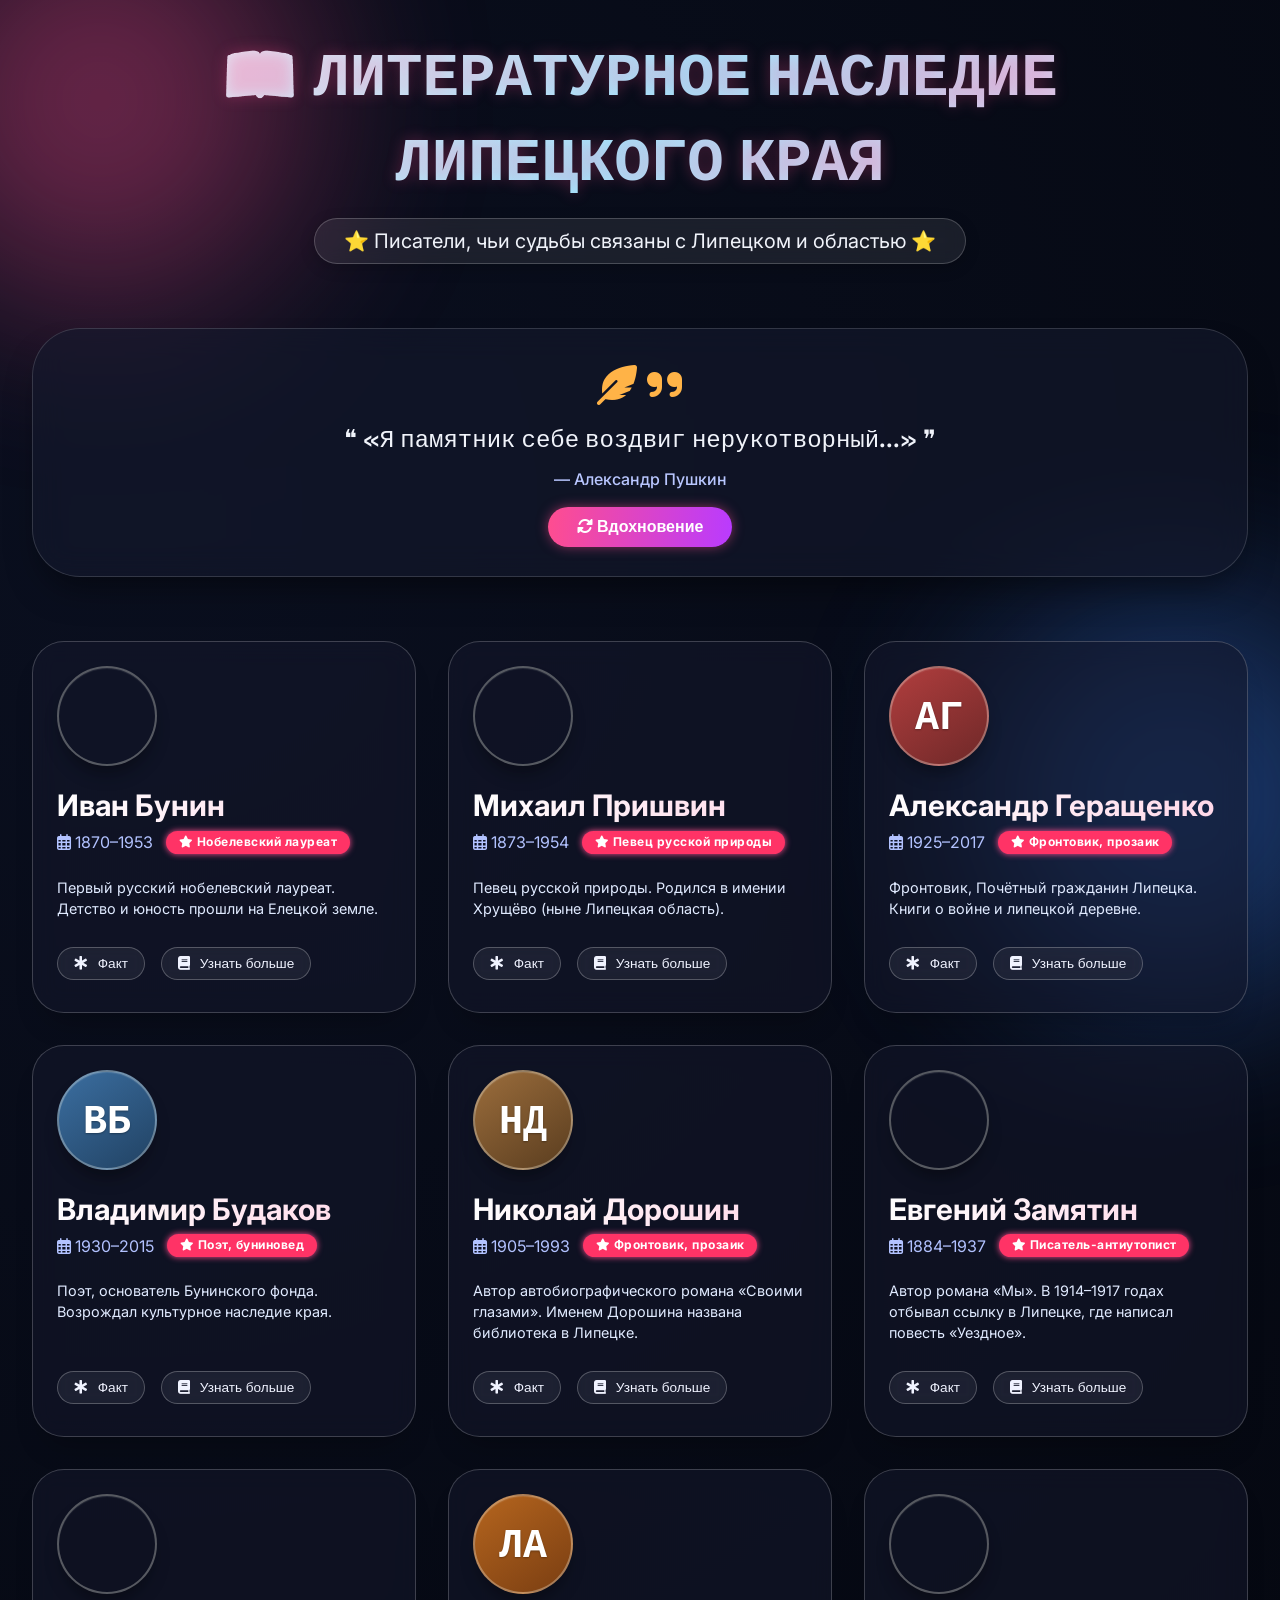
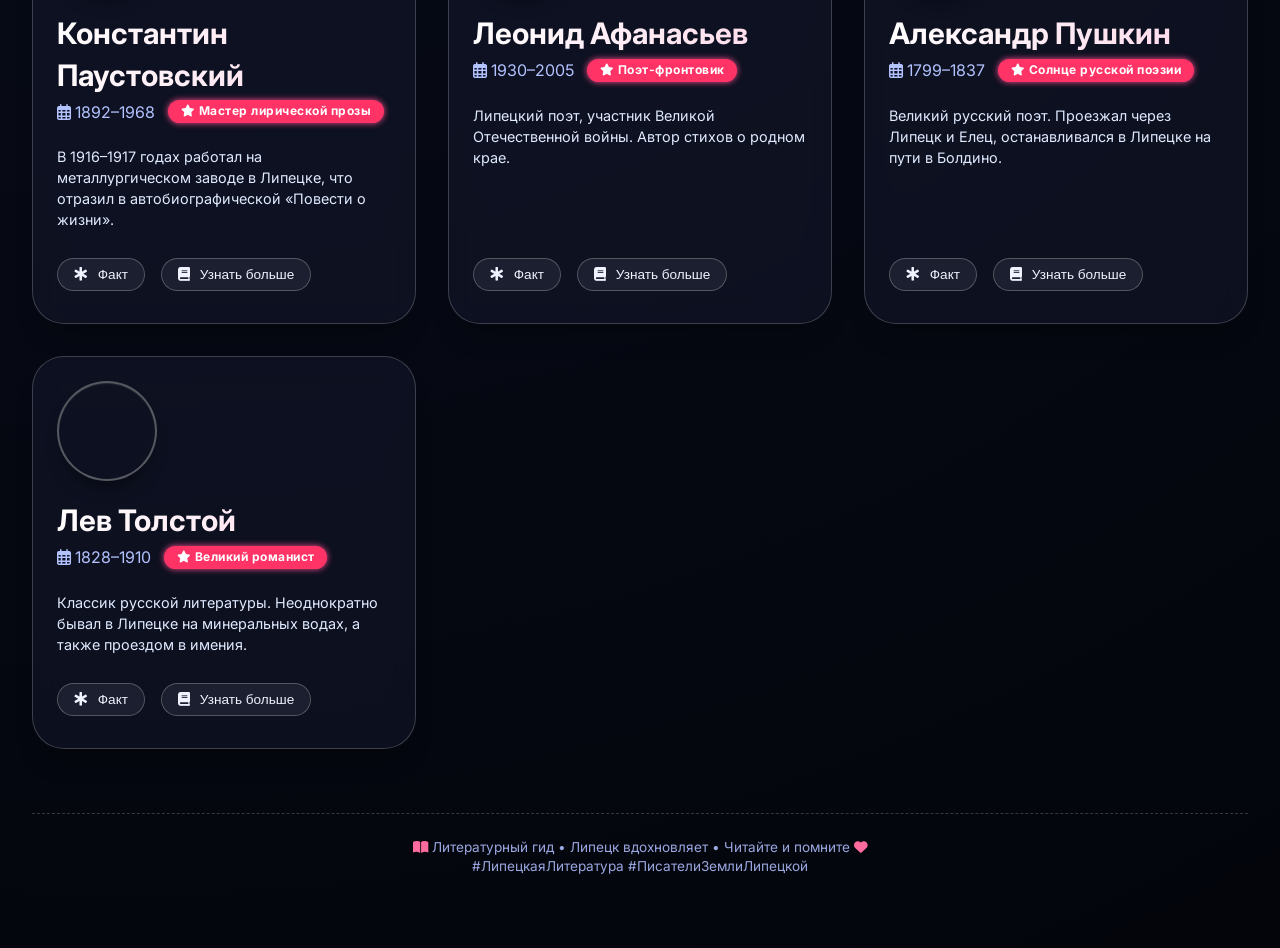
==== index.html @ 334f42f8 "V1.0" ====
﻿<!DOCTYPE html>
<html lang="ru">
<head>
    <meta charset="UTF-8">
    <meta name="viewport" content="width=device-width, initial-scale=1.0, user-scalable=yes">
    <title>Литературное наследие Липецкого края</title>
    <link rel="preconnect" href="https://fonts.googleapis.com">
    <link rel="preconnect" href="https://fonts.gstatic.com" crossorigin>
    <link href="https://fonts.googleapis.com/css2?family=Inter:opsz,wght@14..32,300;14..32,400;14..32,600;14..32,700;14..32,800&family=Space+Grotesk:wght@400;500;600;700&display=swap" rel="stylesheet">
    <link rel="stylesheet" href="https://cdnjs.cloudflare.com/ajax/libs/font-awesome/6.0.0-beta3/css/all.min.css">
    <style>
        * {
            margin: 0;
            padding: 0;
            box-sizing: border-box;
        }

        body {
            background: radial-gradient(circle at 10% 20%, #0a0f1f, #03050b);
            font-family: 'Inter', sans-serif;
            color: #f0f3fa;
            line-height: 1.4;
            scroll-behavior: smooth;
            overflow-x: hidden;
        }

        .bg-glow {
            position: fixed;
            top: 0;
            left: 0;
            width: 100%;
            height: 100%;
            pointer-events: none;
            z-index: 0;
        }

        .bg-glow::before,
        .bg-glow::after {
            content: "";
            position: absolute;
            width: 400px;
            height: 400px;
            border-radius: 50%;
            filter: blur(100px);
            opacity: 0.4;
            animation: floatGlow 16s infinite alternate ease-in-out;
        }

        .bg-glow::before {
            background: #ff4d8f;
            top: -100px;
            left: -100px;
            animation-duration: 20s;
        }

        .bg-glow::after {
            background: #3b82f6;
            bottom: -100px;
            right: -100px;
            animation-duration: 18s;
            animation-direction: alternate-reverse;
        }

        @keyframes floatGlow {
            0% { transform: translate(0, 0) scale(1); opacity: 0.3; }
            100% { transform: translate(80px, 80px) scale(1.3); opacity: 0.6; }
        }

        .container {
            max-width: 1400px;
            margin: 0 auto;
            padding: 2rem 2rem 3rem;
            position: relative;
            z-index: 2;
        }

        .hero {
            text-align: center;
            margin-bottom: 4rem;
        }

        .hero h1 {
            font-family: 'Space Grotesk', monospace;
            font-size: 3.8rem;
            font-weight: 800;
            background: linear-gradient(135deg, #FFE6F0, #A0E9FF, #FFB3D9);
            background-clip: text;
            -webkit-background-clip: text;
            color: transparent;
            text-shadow: 0 0 15px rgba(255, 77, 143, 0.3);
            margin-bottom: 0.5rem;
            animation: fadeInDown 0.8s cubic-bezier(0.2, 0.9, 0.4, 1.1);
        }

        .hero .sub {
            font-size: 1.25rem;
            font-weight: 400;
            background: rgba(255, 255, 255, 0.08);
            backdrop-filter: blur(8px);
            display: inline-block;
            padding: 0.5rem 1.8rem;
            border-radius: 60px;
            border: 1px solid rgba(255, 255, 255, 0.2);
            box-shadow: 0 4px 15px rgba(0,0,0,0.2);
            margin-top: 0.5rem;
        }

        .quote-machine {
            background: rgba(20, 25, 45, 0.6);
            backdrop-filter: blur(16px);
            border-radius: 48px;
            padding: 1.8rem 2rem;
            margin-bottom: 4rem;
            border: 1px solid rgba(255, 255, 255, 0.15);
            box-shadow: 0 20px 35px -12px rgba(0,0,0,0.5);
            text-align: center;
        }

        .quote-icon {
            font-size: 2.5rem;
            color: #ffb347;
            margin-bottom: 0.5rem;
        }

        .quote-text {
            font-size: 1.5rem;
            font-weight: 500;
            line-height: 1.4;
            max-width: 800px;
            margin: 0.5rem auto;
            font-family: 'Space Grotesk', monospace;
        }

        .quote-author {
            margin-top: 0.8rem;
            font-weight: 500;
            color: #b9c7ff;
        }

        .quote-btn {
            background: linear-gradient(95deg, #ff4d8f, #b93bff);
            border: none;
            padding: 0.7rem 1.8rem;
            font-size: 1rem;
            font-weight: 600;
            border-radius: 40px;
            color: white;
            cursor: pointer;
            transition: 0.25s;
            margin-top: 1rem;
            box-shadow: 0 0 12px rgba(255, 77, 143, 0.5);
        }

        .quote-btn:hover {
            transform: scale(1.03);
            box-shadow: 0 0 20px #ff4d8f;
        }

        .grid {
            display: grid;
            grid-template-columns: repeat(auto-fill, minmax(320px, 1fr));
            gap: 2rem;
            margin: 3rem 0 2rem;
        }

        .writer-card {
            background: rgba(20, 25, 45, 0.55);
            backdrop-filter: blur(12px);
            border-radius: 2rem;
            padding: 1.5rem 1.5rem 2rem;
            transition: all 0.4s cubic-bezier(0.2, 0.9, 0.4, 1.1);
            border: 1px solid rgba(255, 255, 255, 0.2);
            box-shadow: 0 20px 30px -15px rgba(0, 0, 0, 0.3);
            opacity: 0;
            transform: translateY(30px);
            animation: cardReveal 0.6s forwards;
            animation-delay: calc(var(--order, 0) * 0.1s);
            display: flex;
            flex-direction: column;
            position: relative;
            overflow: hidden;
        }

        .writer-card:hover {
            transform: translateY(-8px) scale(1.02);
            background: rgba(30, 36, 60, 0.7);
            border-color: rgba(255, 130, 200, 0.5);
            box-shadow: 0 25px 40px -12px #ff4d8f40;
        }

        .writer-card::after {
            content: "";
            position: absolute;
            top: 0;
            left: 0;
            width: 100%;
            height: 4px;
            background: linear-gradient(90deg, #ff4d8f, #3b82f6, #ffb347);
            transform: scaleX(0);
            transition: transform 0.5s ease;
            transform-origin: left;
        }

        .writer-card:hover::after {
            transform: scaleX(1);
        }

        .avatar {
            width: 100px;
            height: 100px;
            border-radius: 50%;
            display: flex;
            align-items: center;
            justify-content: center;
            font-size: 2.5rem;
            font-weight: 800;
            font-family: 'Space Grotesk', monospace;
            color: white;
            margin-bottom: 1.2rem;
            box-shadow: 0 12px 18px -6px rgba(0, 0, 0, 0.4), inset 0 1px 1px rgba(255,255,255,0.1);
            transition: 0.2s;
            border: 2px solid rgba(255,255,240,0.3);
            background-size: cover;
            background-position: center;
            background-repeat: no-repeat;
            text-shadow: 0 1px 2px rgba(0,0,0,0.3);
        }

        .writer-card:hover .avatar {
            transform: scale(1.02);
            box-shadow: 0 0 0 3px #ff7eb3;
        }

        .writer-name {
            font-size: 1.85rem;
            font-weight: 700;
            background: linear-gradient(120deg, #fff, #ffd6e8);
            background-clip: text;
            -webkit-background-clip: text;
            color: transparent;
            margin-bottom: 0.25rem;
        }

        .writer-years {
            font-size: 1rem;
            color: #b2c2ff;
            margin-bottom: 0.7rem;
            display: flex;
            gap: 0.8rem;
            align-items: center;
            flex-wrap: wrap;
        }

        .badge {
            background: #ff3366;
            border-radius: 30px;
            padding: 0.2rem 0.8rem;
            font-size: 0.75rem;
            font-weight: 700;
            letter-spacing: 0.5px;
            backdrop-filter: blur(4px);
            display: inline-block;
            color: white;
            box-shadow: 0 0 6px #ff4d8f;
        }

        .desc {
            font-size: 0.9rem;
            line-height: 1.45;
            color: #e0eaff;
            margin: 0.8rem 0 1.2rem;
            flex-grow: 1;
        }

        .card-buttons {
            display: flex;
            gap: 1rem;
            margin-top: 0.5rem;
        }

        .fact-btn, .bio-btn {
            background: rgba(255,255,255,0.05);
            border: 1px solid rgba(255,255,255,0.25);
            padding: 0.5rem 1rem;
            border-radius: 2rem;
            font-size: 0.85rem;
            font-weight: 500;
            cursor: pointer;
            transition: 0.2s;
            color: #f0f3ff;
            backdrop-filter: blur(5px);
        }

        .fact-btn i, .bio-btn i {
            margin-right: 6px;
        }

        .fact-btn:hover {
            background: #ff4d8fcc;
            border-color: #ffb3d9;
            transform: scale(0.97);
        }

        .bio-btn:hover {
            background: #3b82f6cc;
            border-color: #a0e9ff;
        }

        .modal {
            display: none;
            position: fixed;
            top: 0;
            left: 0;
            width: 100%;
            height: 100%;
            background: rgba(0, 0, 0, 0.85);
            backdrop-filter: blur(12px);
            z-index: 2000;
            justify-content: center;
            align-items: center;
        }

        .modal.active {
            display: flex;
        }

        .modal-content {
            background: rgba(12, 18, 32, 0.98);
            backdrop-filter: blur(20px);
            border-radius: 2rem;
            max-width: 850px;
            width: 90%;
            max-height: 85vh;
            overflow-y: auto;
            padding: 2rem;
            border: 1px solid rgba(255, 255, 255, 0.3);
            box-shadow: 0 30px 50px rgba(0, 0, 0, 0.5);
            position: relative;
            animation: slideUp 0.4s cubic-bezier(0.2, 0.9, 0.4, 1.1);
        }

        .modal-close {
            position: absolute;
            top: 1rem;
            right: 1.5rem;
            font-size: 2rem;
            cursor: pointer;
            color: #ff9fbf;
            background: none;
            border: none;
        }

        .modal-close:hover {
            color: #ff4d8f;
            transform: scale(1.1);
        }

        .modal-title {
            font-size: 2.2rem;
            font-weight: 800;
            background: linear-gradient(135deg, #FFE6F0, #FFB3D9);
            background-clip: text;
            -webkit-background-clip: text;
            color: transparent;
            margin-bottom: 0.25rem;
        }

        .modal-sub {
            font-size: 1rem;
            color: #b9c7ff;
            margin-bottom: 1.5rem;
            border-left: 3px solid #ff4d8f;
            padding-left: 1rem;
        }

        .modal-section {
            margin-bottom: 1.5rem;
        }

        .modal-section h3 {
            font-size: 1.4rem;
            font-weight: 600;
            margin-bottom: 0.5rem;
            display: flex;
            align-items: center;
            gap: 0.6rem;
            color: #ffb7d0;
        }

        .modal-section p, .modal-section ul {
            font-size: 1rem;
            line-height: 1.5;
            margin-left: 1rem;
        }

        .modal-section ul {
            list-style-type: none;
        }

        .modal-section li {
            margin: 0.4rem 0;
            display: flex;
            align-items: baseline;
            gap: 0.5rem;
        }

        .modal-section li i {
            color: #ff6b9d;
            width: 1.5rem;
        }

        .footer {
            margin-top: 4rem;
            text-align: center;
            font-size: 0.85rem;
            padding: 1.5rem;
            border-top: 1px dashed rgba(255,255,255,0.2);
            color: #9aa7e0;
        }

        .footer i {
            color: #ff6b9d;
        }

        @keyframes fadeInDown {
            from { opacity: 0; transform: translateY(-35px); }
            to { opacity: 1; transform: translateY(0); }
        }

        @keyframes cardReveal {
            to { opacity: 1; transform: translateY(0); }
        }

        @keyframes slideUp {
            from { transform: translateY(40px); opacity: 0; }
            to { transform: translateY(0); opacity: 1; }
        }

        @media (max-width: 760px) {
            .container { padding: 1rem 1rem 2rem; }
            .hero h1 { font-size: 2.4rem; }
            .quote-text { font-size: 1.2rem; }
            .grid { gap: 1.2rem; }
            .writer-name { font-size: 1.5rem; }
            .modal-content { padding: 1.5rem; }
            .modal-title { font-size: 1.8rem; }
        }
    </style>
</head>
<body>
<div class="bg-glow"></div>

<div class="container">
    <div class="hero">
        <h1>📖 ЛИТЕРАТУРНОЕ НАСЛЕДИЕ <br> ЛИПЕЦКОГО КРАЯ</h1>
        <div class="sub">⭐ Писатели, чьи судьбы связаны с Липецком и областью ⭐</div>
    </div>

    <div class="quote-machine">
        <div class="quote-icon"><i class="fas fa-feather-alt"></i> <i class="fas fa-quote-right"></i></div>
        <div class="quote-text" id="dynamicQuote">«Липецкая земля всегда рождала таланты, а её литература — это летопись народной души.»</div>
        <div class="quote-author" id="quoteAuthor">— Из литературного альманаха</div>
        <button class="quote-btn" id="newQuoteBtn"><i class="fas fa-sync-alt"></i> Вдохновение</button>
    </div>

    <div class="grid" id="writersGrid"></div>

    <div class="footer">
        <i class="fas fa-book-open"></i> Литературный гид • Липецк вдохновляет • Читайте и помните <i class="fas fa-heart" style="color:#ff6b9d;"></i>
        <br><span>#ЛипецкаяЛитература #ПисателиЗемлиЛипецкой</span>
    </div>
</div>

<div id="authorModal" class="modal">
    <div class="modal-content">
        <button class="modal-close" id="closeModalBtn">&times;</button>
        <div id="modalDynamic"></div>
    </div>
</div>

<script>
    // Данные писателей с прямыми ссылками на портреты (где есть)
    const writersData = [
        {
            name: "Иван Бунин",
            years: "1870–1953",
            badgeText: "Нобелевский лауреат",
            desc: "Первый русский нобелевский лауреат. Детство и юность прошли на Елецкой земле.",
            initials: "ИБ",
            imageUrl: "https://upload.wikimedia.org/wikipedia/commons/7/7b/Ivan_Bunin_1928.jpg",
            gradient: "linear-gradient(145deg, #8b5a2b, #4a2a1a)",
            fact: "📜 В 1933 году получил Нобелевскую премию. Имение в Озёрках (Елецкий уезд) вдохновило на «Жизнь Арсеньева».",
            quote: "«Наша память хранит всё, что мы пережили...»",
            fullBio: {
                childhood: "Родился в Воронеже, но с трёх лет жил в родовом имении на хуторе Бутырки (ныне Липецкая область). Учился в Елецкой гимназии.",
                creativity: "Классик русской литературы, мастер тонкого психологизма. Основные темы: усадебная жизнь, любовь, природа, ностальгия по России. Автор сборников «Тёмные аллеи», «Листопад».",
                family: "Отец — Алексей Николаевич Бунин, обедневший дворянин. Мать — Людмила Александровна. Был трижды женат, последняя супруга — Вера Муромцева.",
                works: ["«Жизнь Арсеньева»", "«Тёмные аллеи»", "«Господин из Сан-Франциско»", "«Антоновские яблоки»", "«Солнечный удар»"],
                extra: "В эмиграции во Франции продолжал писать о России, оставил дневники.",
                lipetsk: "Елецкая земля — главный источник вдохновения. Детство в имении Озёрки, учёба в Елецкой гимназии, образы уездной жизни легли в основу автобиографического романа «Жизнь Арсеньева». В Липецкой области действует Бунинский фонд."
            }
        },
        {
            name: "Михаил Пришвин",
            years: "1873–1954",
            badgeText: "Певец русской природы",
            desc: "Певец русской природы. Родился в имении Хрущёво (ныне Липецкая область).",
            initials: "МП",
            imageUrl: "https://upload.wikimedia.org/wikipedia/commons/4/42/Mikhail_Prishvin_%281950%29.jpg",
            gradient: "linear-gradient(145deg, #2f6b47, #1e3e2c)",
            fact: "🌿 Работал агрономом, вёл дневники более 50 лет. Любовь к природе сделала его классиком лирической прозы.",
            quote: "«Чтобы жить, нужно солнце, свобода и маленький цветок.»",
            fullBio: {
                childhood: "Родился в имении Хрущёво (Елецкий уезд) в купеческой семье. Учился в Елецкой гимназии, был исключён за конфликт с учителем.",
                creativity: "Автор лирических путевых очерков, философских дневников, рассказов о природе. Главные книги: «В краю непуганых птиц», «Кладовая солнца», «Календарь природы».",
                family: "Отец — купец, умер рано, оставив семью в долгах. Мать — Мария Ивановна. Жена — Валерия Лиорко, вторая жена — Екатерина Вальдман.",
                works: ["«Кладовая солнца»", "«Жень-шень»", "«Лесная капель»", "«Осударева дорога»", "«Глаза земли»"],
                extra: "Вёл дневник на протяжении почти 50 лет, опубликованный полностью только в XXI веке.",
                lipetsk: "Родовое имение Хрущёво (Липецкая область) дало будущему писателю первые уроки любви к природе. В Ельце установлена мемориальная доска на здании гимназии."
            }
        },
        {
            name: "Александр Геращенко",
            years: "1925–2017",
            badgeText: "Фронтовик, прозаик",
            desc: "Фронтовик, Почётный гражданин Липецка. Книги о войне и липецкой деревне.",
            initials: "АГ",
            imageUrl: "",
            gradient: "linear-gradient(145deg, #b13e3e, #6e2828)",
            fact: "🎖️ Прошёл всю войну, награждён орденом Отечественной войны. Роман «Земляки» — летопись липецкого села.",
            quote: "«Земля липецкая – моя судьба и песня...»",
            fullBio: {
                childhood: "Родился в селе Воронец (Липецкая область). Детство прошло в крестьянской семье, пережил голод и коллективизацию.",
                creativity: "Автор романов и повестей о войне, жизни деревни. Главная тема — судьба простого человека в исторических катаклизмах. Член Союза писателей СССР.",
                family: "Отец погиб на фронте. Мать одна поднимала детей. После войны женился, воспитал двоих детей.",
                works: ["«Земляки»", "«Зори над Чамлыком»", "«Горячие души»", "«Белая берёза»", "«Возвращение»"],
                extra: "Ветеран Великой Отечественной войны, Почётный гражданин города Липецка.",
                lipetsk: "Вся жизнь связана с Липецким краем. Работал в липецких газетах, возглавлял областную писательскую организацию. Его книги — энциклопедия жизни липецкой деревни XX века."
            }
        },
        {
            name: "Владимир Будаков",
            years: "1930–2015",
            badgeText: "Поэт, буниновед",
            desc: "Поэт, основатель Бунинского фонда. Возрождал культурное наследие края.",
            initials: "ВБ",
            imageUrl: "",
            gradient: "linear-gradient(145deg, #3b6ea0, #214263)",
            fact: "📖 Автор книги «Бунин и Липецкий край», много лет собирал материалы о связях писателя с Ельцом.",
            quote: "«Слово о родной земле не иссякнет, пока жива наша память.»",
            fullBio: {
                childhood: "Родился в селе Казинка (Липецкая область). С детства полюбил литературу, учился в Липецком педагогическом институте.",
                creativity: "Поэт, лауреат литературных премий. Исследовал жизнь и творчество И.А. Бунина, инициировал создание Бунинского фонда и проведение Бунинских чтений.",
                family: "Жена — Надежда, поддерживала его в литературных начинаниях. Дети продолжили его дело.",
                works: ["«Бунин и Липецкий край»", "«Стихи и судьбы»", "«Елецкие тропы»", "«Светлая осень»", "«Слово о родной земле»"],
                extra: "Заслуженный работник культуры РФ.",
                lipetsk: "Главный хранитель литературного наследия Липецкого края. Благодаря ему в Липецке и Ельце появились бунинские центры, памятные знаки и ежегодные чтения."
            }
        },
        {
            name: "Николай Дорошин",
            years: "1905–1993",
            badgeText: "Фронтовик, прозаик",
            desc: "Автор автобиографического романа «Своими глазами». Именем Дорошина названа библиотека в Липецке.",
            initials: "НД",
            imageUrl: "",
            gradient: "linear-gradient(145deg, #9b6d3c, #5a3d1f)",
            fact: "⭐ Участник Великой Отечественной, его книги пронизаны правдой о войне и послевоенной деревне.",
            quote: "«Липецкий край – моя боль и радость...»",
            fullBio: {
                childhood: "Родился в селе Троекурово (ныне Липецкая область) в крестьянской семье. С юности работал, позже окончил литературные курсы.",
                creativity: "Прозаик, автор очерков, рассказов и романов о войне и послевоенной деревне. Главное произведение — трилогия «Своими глазами».",
                family: "Семья многодетная. Во время войны потерял многих близких. После войны жил в Липецке.",
                works: ["«Своими глазами» (трилогия)", "«Солдаты»", "«Тихая моя родина»", "«Липецкие были»", "«Деревенские повести»"],
                extra: "Имя Николая Дорошина носит Липецкая областная юношеская библиотека.",
                lipetsk: "Прожил в Липецке более 40 лет, был одним из основателей Липецкой писательской организации. Его произведения — художественная летопись липецкой земли."
            }
        },
        {
            name: "Евгений Замятин",
            years: "1884–1937",
            badgeText: "Писатель-антиутопист",
            desc: "Автор романа «Мы». В 1914–1917 годах отбывал ссылку в Липецке, где написал повесть «Уездное».",
            initials: "ЕЗ",
            imageUrl: "https://upload.wikimedia.org/wikipedia/commons/9/9f/Kustodiev_Zamyatin.jpg",
            gradient: "linear-gradient(145deg, #5e3a6b, #2e1a3a)",
            fact: "📖 Повесть «Уездное», созданная в Липецке, принесла ему всероссийскую известность.",
            quote: "«Боюсь, что русская литература одна будущность имеет: её прошлое.»",
            fullBio: {
                childhood: "Родился в Лебедяни (ныне Липецкая область) в семье священника. Детство провёл в провинциальном городке.",
                creativity: "Писатель, публицист, киносценарист. Автор романа-антиутопии «Мы», повестей «Уездное», «На куличках».",
                family: "Отец — священник, мать — пианистка. Был женат на Людмиле Замятиной.",
                works: ["«Мы»", "«Уездное»", "«На куличках»", "«Островитяне»", "«Ловец человеков»"],
                extra: "После публикации романа «Мы» подвергся травле в СССР, эмигрировал во Францию.",
                lipetsk: "Уроженец Лебедяни. В 1914–1917 годах отбывал ссылку в Липецке, написал повесть «Уездное». В Липецке сохранился дом, где он жил. Его имя носят улицы в Липецке и Лебедяни."
            }
        },
        {
            name: "Константин Паустовский",
            years: "1892–1968",
            badgeText: "Мастер лирической прозы",
            desc: "В 1916–1917 годах работал на металлургическом заводе в Липецке, что отразил в автобиографической «Повести о жизни».",
            initials: "КП",
            imageUrl: "https://upload.wikimedia.org/wikipedia/commons/3/30/Paustovsky_1960s.jpg",
            gradient: "linear-gradient(145deg, #2c6e6e, #1e4747)",
            fact: "🏭 В Липецке работал санитаром, водителем трамвая, позже — на военном заводе.",
            quote: "«Любовь к родной стране начинается с любви к природе.»",
            fullBio: {
                childhood: "Родился в Москве, много путешествовал. Юность провёл в Киеве.",
                creativity: "Писатель, автор лирических повестей и рассказов, мастер пейзажной прозы. Создал автобиографическую «Повесть о жизни» (6 книг).",
                family: "Отец — железнодорожный статистик, мать — из польско-украинской семьи. Был трижды женат.",
                works: ["«Повесть о жизни» (цикл)", "«Мещёрская сторона»", "«Телеграмма»", "«Золотая роза»", "«Кара-Бугаз»"],
                extra: "Его книги переведены на многие языки, номинировался на Нобелевскую премию.",
                lipetsk: "В 1916–1917 годах жил и работал в Липецке: санитаром, водителем трамвая, затем на металлургическом заводе. Воспоминания об этом вошли в книгу «Беспокойная юность». В Липецке установлен памятный знак."
            }
        },
        {
            name: "Леонид Афанасьев",
            years: "1930–2005",
            badgeText: "Поэт-фронтовик",
            desc: "Липецкий поэт, участник Великой Отечественной войны. Автор стихов о родном крае.",
            initials: "ЛА",
            imageUrl: "",
            gradient: "linear-gradient(145deg, #b5651e, #7a3e12)",
            fact: "✍️ Более 40 лет руководил липецким литературным объединением.",
            quote: "«Липецк мой, я твой солдат и вечный житель...»",
            fullBio: {
                childhood: "Родился в селе Кривополянье (ныне Липецкая область). С детства писал стихи.",
                creativity: "Поэт-лирик, автор более 20 поэтических сборников. Стихи отличаются искренностью, любовью к малой родине.",
                family: "Семья крестьянская. Жена — педагог, дети продолжили литературные традиции.",
                works: ["«Стихи о Липецке»", "«Память»", "«Перезвоны»", "«Отчий дом»", "«Солдатские звёзды»"],
                extra: "Лауреат премии имени И.А. Бунина. Его именем названа библиотека в Липецке.",
                lipetsk: "Один из самых известных липецких поэтов. Всю жизнь прожил в Липецке, возглавлял областное литературное объединение. Его стихи — поэтический портрет Липецка."
            }
        },
        {
            name: "Александр Пушкин",
            years: "1799–1837",
            badgeText: "Солнце русской поэзии",
            desc: "Великий русский поэт. Проезжал через Липецк и Елец, останавливался в Липецке на пути в Болдино.",
            initials: "АП",
            imageUrl: "https://upload.wikimedia.org/wikipedia/commons/9/99/Pushkin_Alexander_by_Sokolov_P..jpg",
            gradient: "linear-gradient(145deg, #2c5f8a, #1c3f5a)",
            fact: "✍️ В 1830 году, направляясь в Болдино, Пушкин проезжал через Липецк и Елец. В Липецке сохранилось предание о его остановке.",
            quote: "«Я памятник себе воздвиг нерукотворный...»",
            fullBio: {
                childhood: "Родился в Москве, воспитывался няней Ариной Родионовной, учился в Царскосельском лицее.",
                creativity: "Основоположник современного русского литературного языка. Автор романа в стихах «Евгений Онегин», поэм, сказок, прозы.",
                family: "Жена — Наталья Гончарова, имел четверых детей. Погиб на дуэли в 1837 году.",
                works: ["«Евгений Онегин»", "«Капитанская дочка»", "«Пиковая дама»", "«Борис Годунов»", "«Медный всадник»"],
                extra: "Его произведения переведены на все основные языки мира. Считается создателем современного русского литературного языка.",
                lipetsk: "В сентябре 1830 года Пушкин проезжал через Липецк и Елец по пути в Болдино. В Липецке сохранилось предание о его визите — поэт останавливался в доме купцов, а местные жители видели его на улицах. В Ельце также установлена мемориальная доска."
            }
        },
        {
            name: "Лев Толстой",
            years: "1828–1910",
            badgeText: "Великий романист",
            desc: "Классик русской литературы. Неоднократно бывал в Липецке на минеральных водах, а также проездом в имения.",
            initials: "ЛТ",
            imageUrl: "https://upload.wikimedia.org/wikipedia/commons/b/b3/1856._L.N.Tolstoy.jpg",
            gradient: "linear-gradient(145deg, #6b8e6b, #3a5e3a)",
            fact: "💧 Лев Толстой лечился на Липецком курорте в 1876, 1882 и 1884 годах. Его впечатления от Липецка отразились в письмах и дневниках.",
            quote: "«Все счастливые семьи похожи друг на друга, каждая несчастливая семья несчастлива по-своему.»",
            fullBio: {
                childhood: "Родился в Ясной Поляне Тульской губернии. Рано потерял родителей, воспитывался родственниками.",
                creativity: "Автор романов «Война и мир», «Анна Каренина», «Воскресение». Философ, педагог, религиозный мыслитель.",
                family: "Жена — Софья Берс, имел 13 детей. Поздние годы провёл в аскезе, ушёл из Ясной Поляны и умер на станции Астапово.",
                works: ["«Война и мир»", "«Анна Каренина»", "«Воскресение»", "«Смерть Ивана Ильича»", "«Хаджи-Мурат»"],
                extra: "Номинировался на Нобелевскую премию, но отказался. Его влияние на мировую литературу огромно.",
                lipetsk: "Лев Толстой посещал Липецк в 1876, 1882 и 1884 годах для лечения на минеральных водах. Он высоко оценил липецкий курорт, упоминал о нём в переписке. В Липецке установлен памятный знак в честь визита писателя. Также он проезжал через Елец, о чём есть записи в дневниках."
            }
        }
    ];

    const quotesArray = writersData.map(w => ({ text: w.quote, author: w.name }));
    quotesArray.push(
        { text: "«Липецкая земля — край живительных родников и вдохновения для новых поколений поэтов.»", author: "— Из литературного альманаха" },
        { text: "«Читая их книги, мы путешествуем сквозь время и открываем душу России.»", author: "— Современные читатели" },
        { text: "«Липецк в литературе — это не только география, но и духовная родина многих талантов.»", author: "— Краеведческий клуб" }
    );

    function updateQuote() {
        const randomIndex = Math.floor(Math.random() * quotesArray.length);
        const quote = quotesArray[randomIndex];
        document.getElementById("dynamicQuote").innerHTML = `❝ ${quote.text} ❞`;
        document.getElementById("quoteAuthor").innerHTML = `— ${quote.author}`;
    }

    document.getElementById("newQuoteBtn").addEventListener("click", updateQuote);

    const gridContainer = document.getElementById("writersGrid");
    writersData.forEach((writer, idx) => {
        const card = document.createElement("div");
        card.className = "writer-card";
        card.style.setProperty("--order", idx);

        const avatarDiv = document.createElement("div");
        avatarDiv.className = "avatar";
        if (writer.imageUrl) {
            avatarDiv.style.backgroundImage = `url('${writer.imageUrl}')`;
            avatarDiv.style.backgroundSize = "cover";
            avatarDiv.style.backgroundPosition = "center";
            avatarDiv.style.backgroundColor = "transparent";
            avatarDiv.onerror = function() {
                this.style.backgroundImage = "none";
                this.style.background = writer.gradient;
                this.textContent = writer.initials;
                this.style.display = "flex";
                this.style.alignItems = "center";
                this.style.justifyContent = "center";
            };
        } else {
            avatarDiv.style.background = writer.gradient;
            avatarDiv.textContent = writer.initials;
            avatarDiv.style.display = "flex";
            avatarDiv.style.alignItems = "center";
            avatarDiv.style.justifyContent = "center";
        }

        const nameDiv = document.createElement("div");
        nameDiv.className = "writer-name";
        nameDiv.textContent = writer.name;

        const yearsDiv = document.createElement("div");
        yearsDiv.className = "writer-years";
        yearsDiv.innerHTML = `<span><i class="far fa-calendar-alt"></i> ${writer.years}</span> <span class="badge"><i class="fas fa-star"></i> ${writer.badgeText}</span>`;

        const descDiv = document.createElement("div");
        descDiv.className = "desc";
        descDiv.textContent = writer.desc;

        const btnGroup = document.createElement("div");
        btnGroup.className = "card-buttons";

        const factBtn = document.createElement("button");
        factBtn.className = "fact-btn";
        factBtn.innerHTML = '<i class="fas fa-star-of-life"></i> Факт';
        factBtn.addEventListener("click", () => {
            alert(`✨ ИНТЕРЕСНЫЙ ФАКТ ✨\n\n${writer.fact}`);
        });

        const bioBtn = document.createElement("button");
        bioBtn.className = "bio-btn";
        bioBtn.innerHTML = '<i class="fas fa-book"></i> Узнать больше';
        bioBtn.addEventListener("click", () => {
            openModal(writer);
        });

        btnGroup.appendChild(factBtn);
        btnGroup.appendChild(bioBtn);

        card.appendChild(avatarDiv);
        card.appendChild(nameDiv);
        card.appendChild(yearsDiv);
        card.appendChild(descDiv);
        card.appendChild(btnGroup);

        gridContainer.appendChild(card);
    });

    const modal = document.getElementById("authorModal");
    const modalDynamic = document.getElementById("modalDynamic");
    const closeModalBtn = document.getElementById("closeModalBtn");

    function openModal(writer) {
        const bio = writer.fullBio;
        const worksList = bio.works.map(work => `<li><i class="fas fa-book-open"></i> ${work}</li>`).join('');
        modalDynamic.innerHTML = `
            <div class="modal-title">${writer.name}</div>
            <div class="modal-sub">${writer.years} • ${writer.badgeText}</div>
            <div class="modal-section">
                <h3><i class="fas fa-child"></i> Детство и юность</h3>
                <p>${bio.childhood}</p>
            </div>
            <div class="modal-section">
                <h3><i class="fas fa-feather-alt"></i> Творчество</h3>
                <p>${bio.creativity}</p>
            </div>
            <div class="modal-section">
                <h3><i class="fas fa-users"></i> Семья</h3>
                <p>${bio.family}</p>
            </div>
            <div class="modal-section">
                <h3><i class="fas fa-list"></i> Основные произведения</h3>
                <ul>${worksList}</ul>
            </div>
            <div class="modal-section">
                <h3><i class="fas fa-gem"></i> Интересно знать</h3>
                <p>${bio.extra}</p>
            </div>
            <div class="modal-section">
                <h3><i class="fas fa-map-marker-alt"></i> Связь с Липецким краем</h3>
                <p>${bio.lipetsk}</p>
            </div>
        `;
        modal.classList.add("active");
        document.body.style.overflow = "hidden";
    }

    function closeModal() {
        modal.classList.remove("active");
        document.body.style.overflow = "";
    }

    closeModalBtn.addEventListener("click", closeModal);
    modal.addEventListener("click", (e) => {
        if (e.target === modal) closeModal();
    });
    document.addEventListener("keydown", (e) => {
        if (e.key === "Escape" && modal.classList.contains("active")) closeModal();
    });

    window.addEventListener("load", updateQuote);
</script>
</body>
</html>
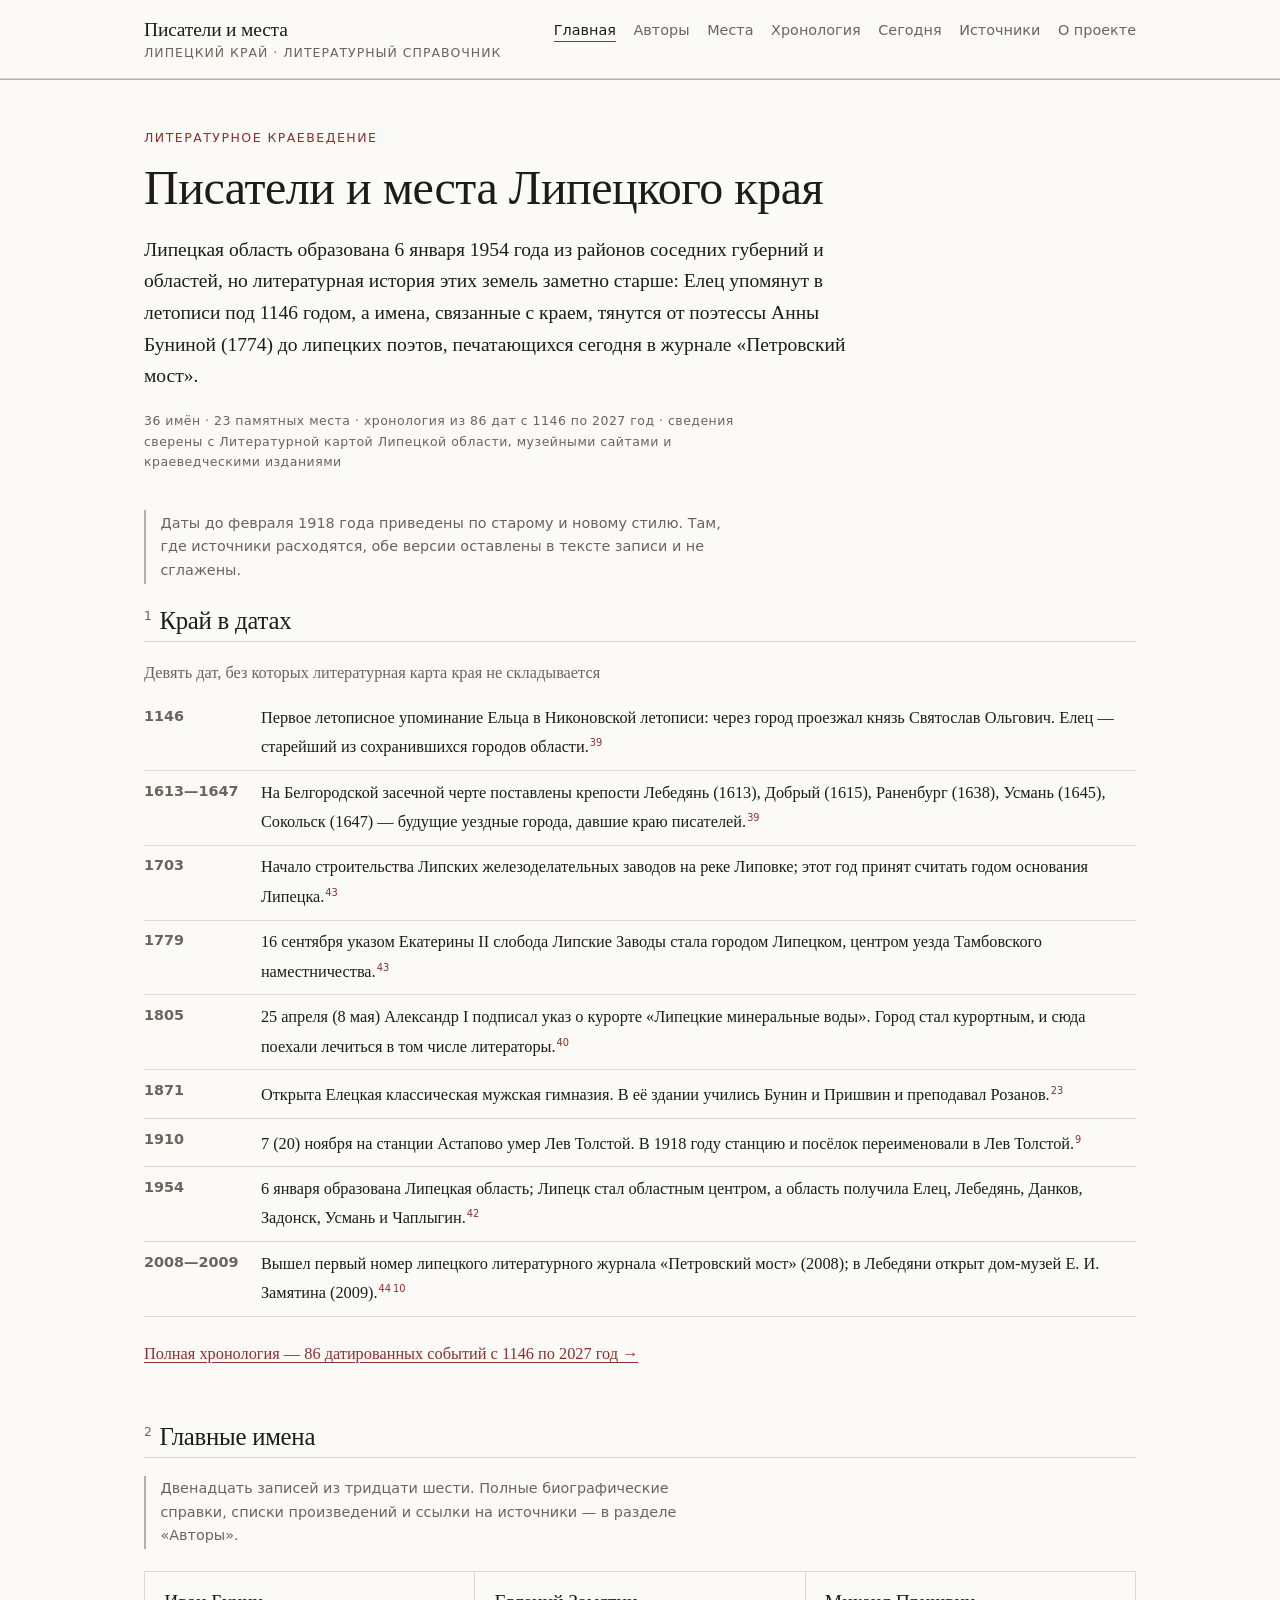
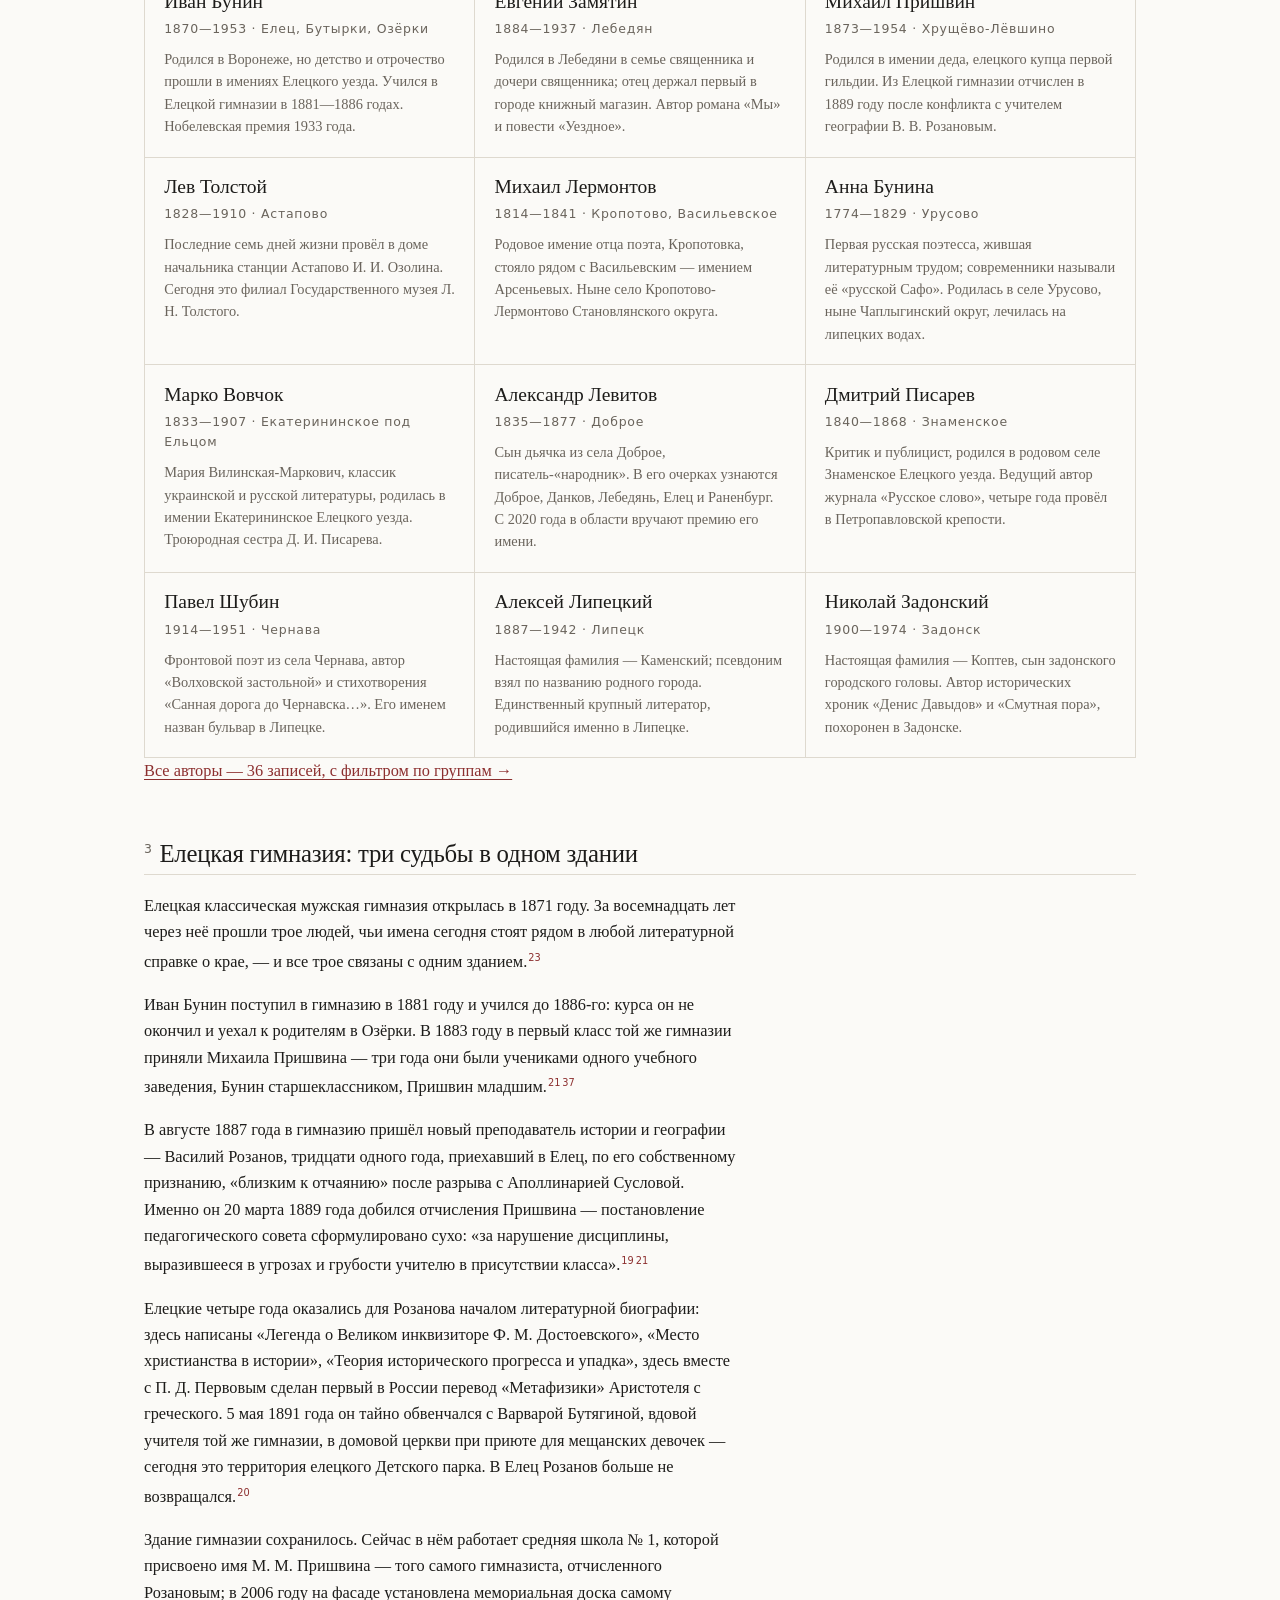
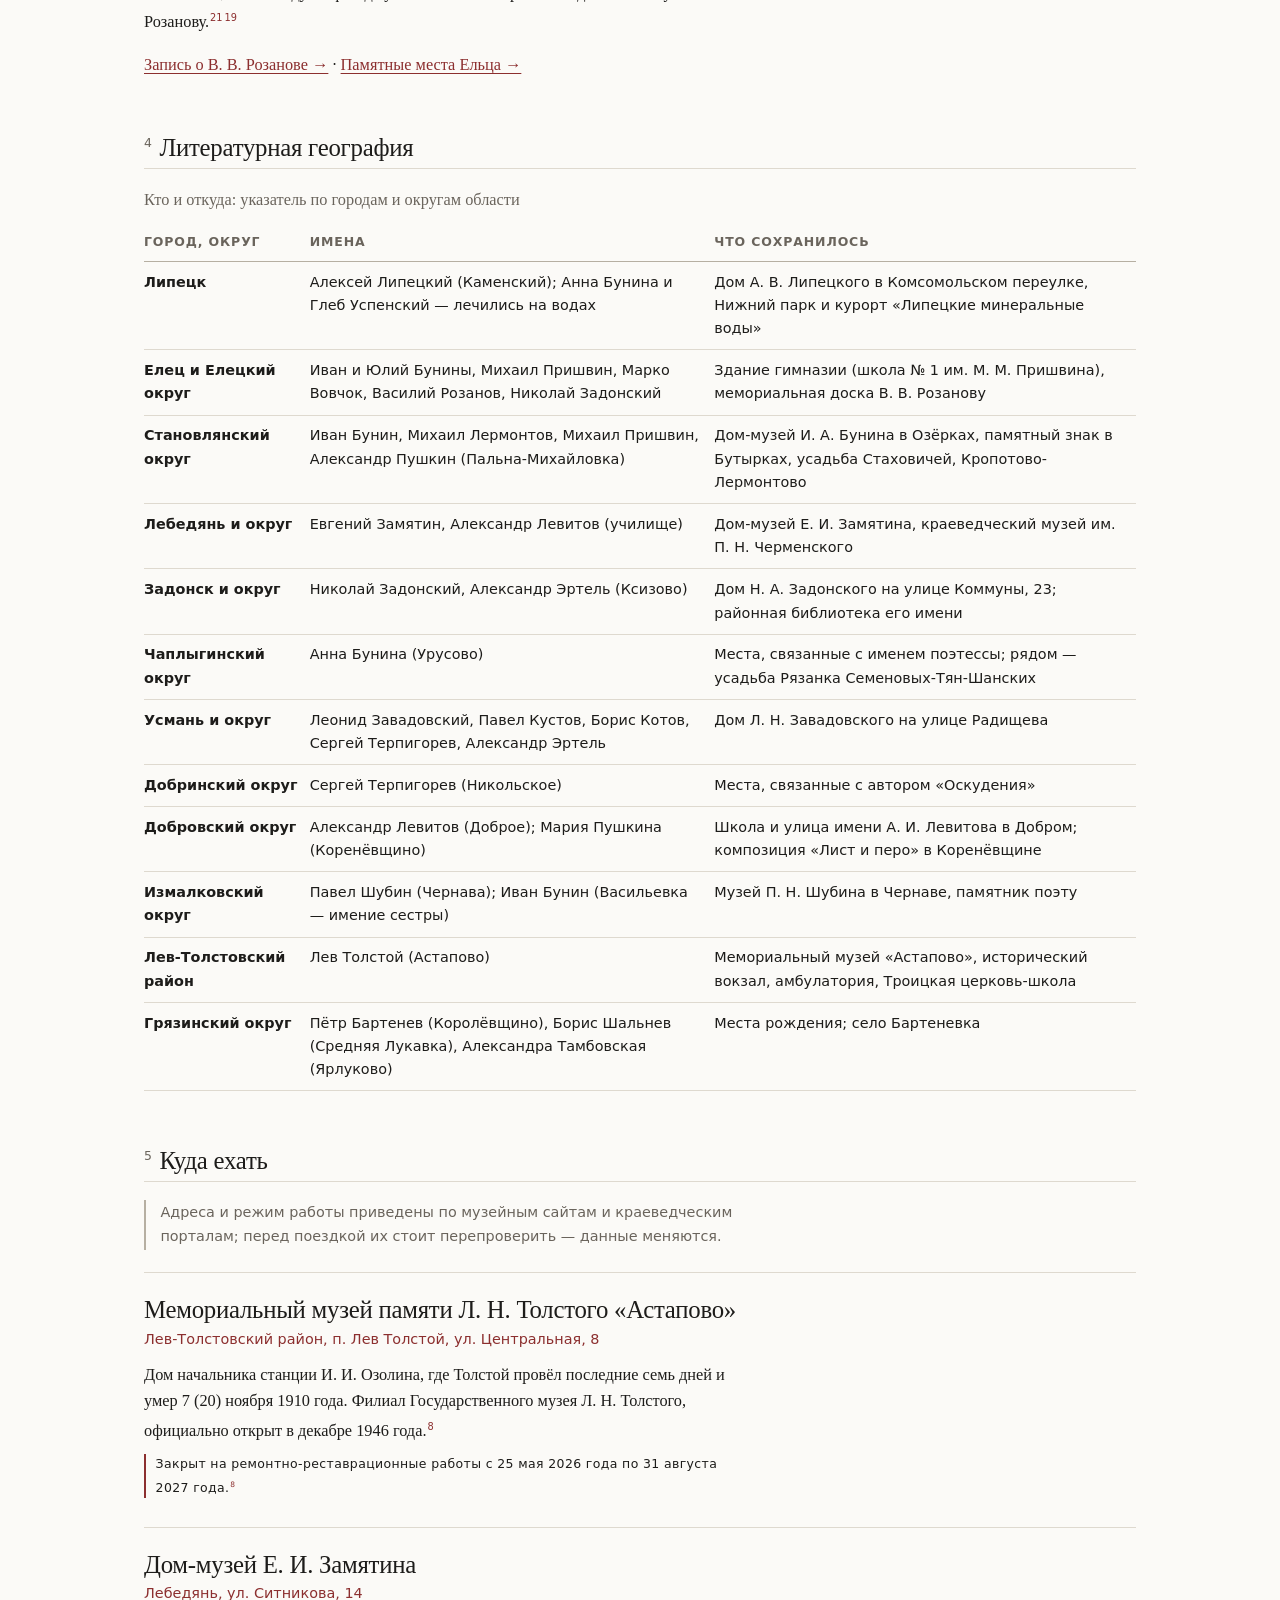
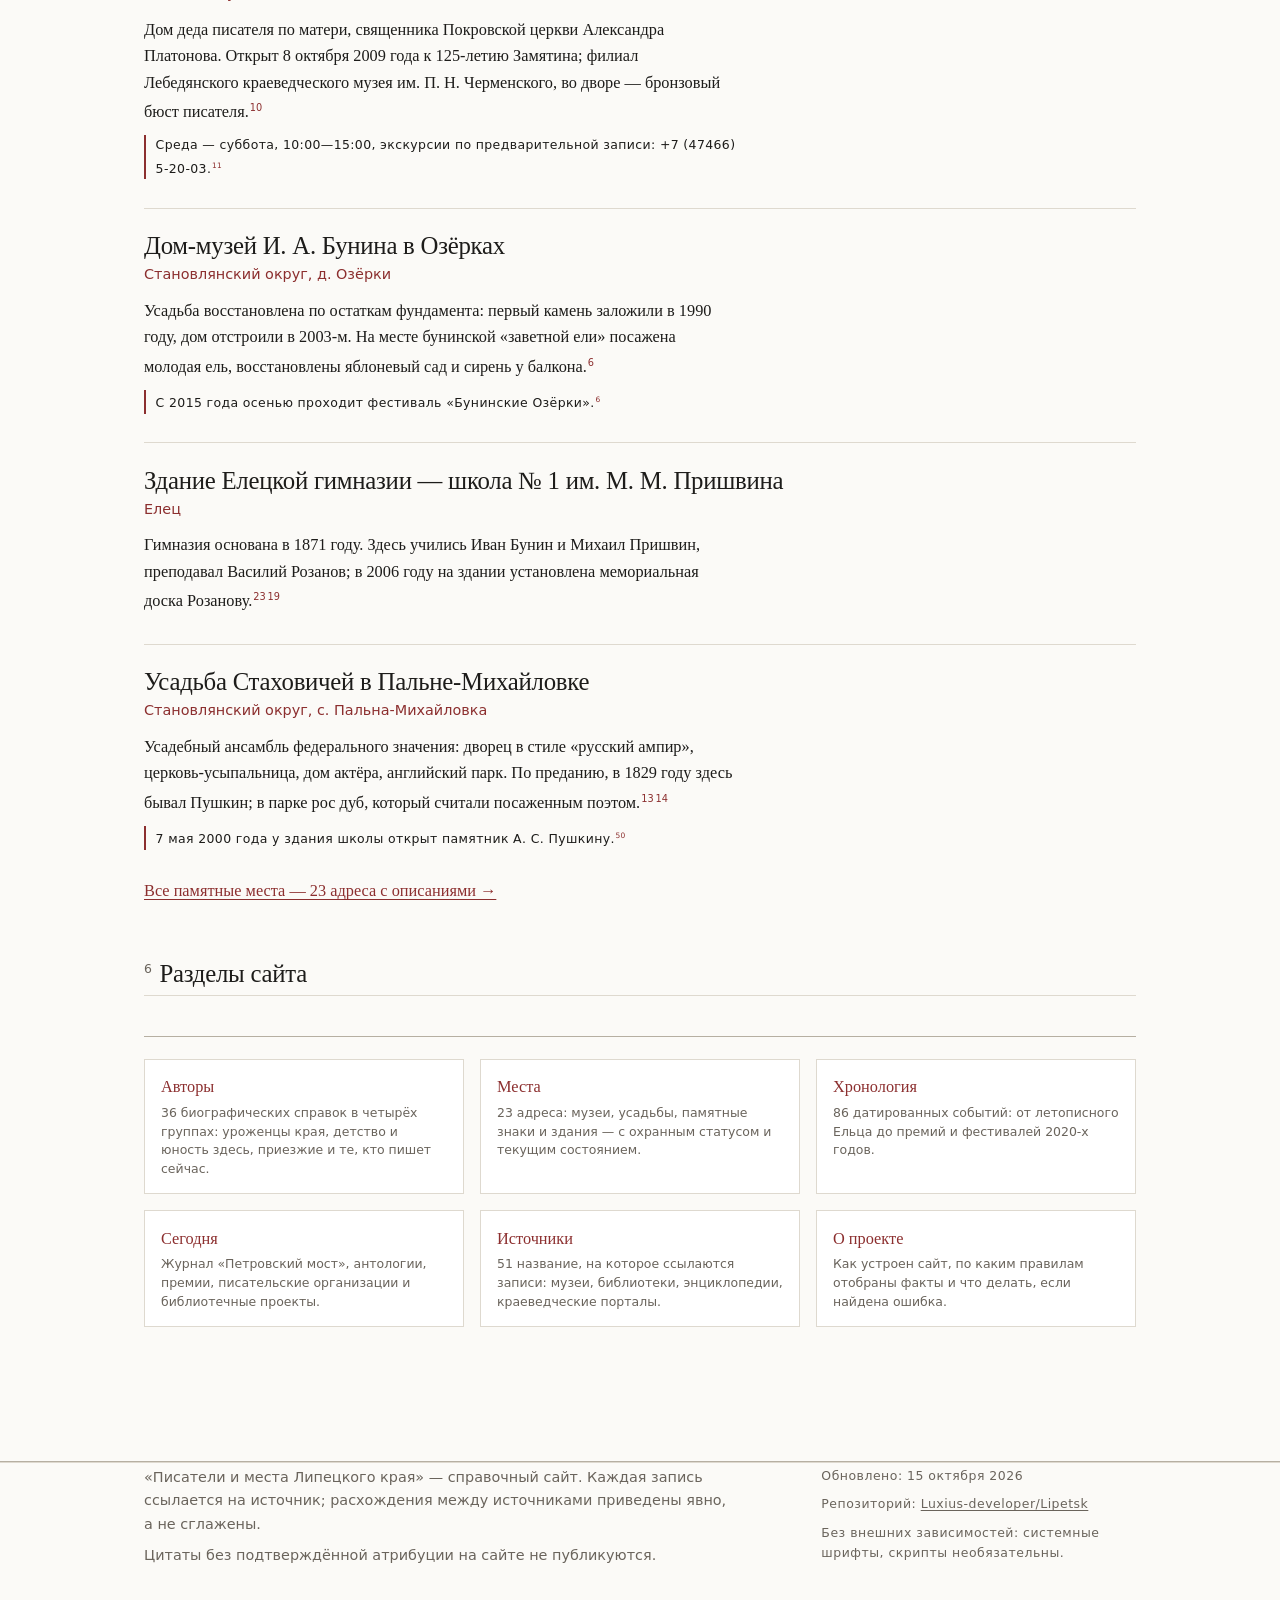
==== commit 3d1a1119: "Переписать сайт: многофайловая структура и проверяемые факты Было: один index.html на 816 строк с ин" ====
--- a/index.html
+++ b/index.html
@@ -1,817 +1,429 @@
-﻿<!DOCTYPE html>
-<html lang="ru">
-<head>
-    <meta charset="UTF-8">
-    <meta name="viewport" content="width=device-width, initial-scale=1.0, user-scalable=yes">
-    <title>Литературное наследие Липецкого края</title>
-    <link rel="preconnect" href="https://fonts.googleapis.com">
-    <link rel="preconnect" href="https://fonts.gstatic.com" crossorigin>
-    <link href="https://fonts.googleapis.com/css2?family=Inter:opsz,wght@14..32,300;14..32,400;14..32,600;14..32,700;14..32,800&family=Space+Grotesk:wght@400;500;600;700&display=swap" rel="stylesheet">
-    <link rel="stylesheet" href="https://cdnjs.cloudflare.com/ajax/libs/font-awesome/6.0.0-beta3/css/all.min.css">
-    <style>
-        * {
-            margin: 0;
-            padding: 0;
-            box-sizing: border-box;
-        }
-
-        body {
-            background: radial-gradient(circle at 10% 20%, #0a0f1f, #03050b);
-            font-family: 'Inter', sans-serif;
-            color: #f0f3fa;
-            line-height: 1.4;
-            scroll-behavior: smooth;
-            overflow-x: hidden;
-        }
-
-        .bg-glow {
-            position: fixed;
-            top: 0;
-            left: 0;
-            width: 100%;
-            height: 100%;
-            pointer-events: none;
-            z-index: 0;
-        }
-
-        .bg-glow::before,
-        .bg-glow::after {
-            content: "";
-            position: absolute;
-            width: 400px;
-            height: 400px;
-            border-radius: 50%;
-            filter: blur(100px);
-            opacity: 0.4;
-            animation: floatGlow 16s infinite alternate ease-in-out;
-        }
-
-        .bg-glow::before {
-            background: #ff4d8f;
-            top: -100px;
-            left: -100px;
-            animation-duration: 20s;
-        }
-
-        .bg-glow::after {
-            background: #3b82f6;
-            bottom: -100px;
-            right: -100px;
-            animation-duration: 18s;
-            animation-direction: alternate-reverse;
-        }
-
-        @keyframes floatGlow {
-            0% { transform: translate(0, 0) scale(1); opacity: 0.3; }
-            100% { transform: translate(80px, 80px) scale(1.3); opacity: 0.6; }
-        }
-
-        .container {
-            max-width: 1400px;
-            margin: 0 auto;
-            padding: 2rem 2rem 3rem;
-            position: relative;
-            z-index: 2;
-        }
-
-        .hero {
-            text-align: center;
-            margin-bottom: 4rem;
-        }
-
-        .hero h1 {
-            font-family: 'Space Grotesk', monospace;
-            font-size: 3.8rem;
-            font-weight: 800;
-            background: linear-gradient(135deg, #FFE6F0, #A0E9FF, #FFB3D9);
-            background-clip: text;
-            -webkit-background-clip: text;
-            color: transparent;
-            text-shadow: 0 0 15px rgba(255, 77, 143, 0.3);
-            margin-bottom: 0.5rem;
-            animation: fadeInDown 0.8s cubic-bezier(0.2, 0.9, 0.4, 1.1);
-        }
-
-        .hero .sub {
-            font-size: 1.25rem;
-            font-weight: 400;
-            background: rgba(255, 255, 255, 0.08);
-            backdrop-filter: blur(8px);
-            display: inline-block;
-            padding: 0.5rem 1.8rem;
-            border-radius: 60px;
-            border: 1px solid rgba(255, 255, 255, 0.2);
-            box-shadow: 0 4px 15px rgba(0,0,0,0.2);
-            margin-top: 0.5rem;
-        }
-
-        .quote-machine {
-            background: rgba(20, 25, 45, 0.6);
-            backdrop-filter: blur(16px);
-            border-radius: 48px;
-            padding: 1.8rem 2rem;
-            margin-bottom: 4rem;
-            border: 1px solid rgba(255, 255, 255, 0.15);
-            box-shadow: 0 20px 35px -12px rgba(0,0,0,0.5);
-            text-align: center;
-        }
-
-        .quote-icon {
-            font-size: 2.5rem;
-            color: #ffb347;
-            margin-bottom: 0.5rem;
-        }
-
-        .quote-text {
-            font-size: 1.5rem;
-            font-weight: 500;
-            line-height: 1.4;
-            max-width: 800px;
-            margin: 0.5rem auto;
-            font-family: 'Space Grotesk', monospace;
-        }
-
-        .quote-author {
-            margin-top: 0.8rem;
-            font-weight: 500;
-            color: #b9c7ff;
-        }
-
-        .quote-btn {
-            background: linear-gradient(95deg, #ff4d8f, #b93bff);
-            border: none;
-            padding: 0.7rem 1.8rem;
-            font-size: 1rem;
-            font-weight: 600;
-            border-radius: 40px;
-            color: white;
-            cursor: pointer;
-            transition: 0.25s;
-            margin-top: 1rem;
-            box-shadow: 0 0 12px rgba(255, 77, 143, 0.5);
-        }
-
-        .quote-btn:hover {
-            transform: scale(1.03);
-            box-shadow: 0 0 20px #ff4d8f;
-        }
-
-        .grid {
-            display: grid;
-            grid-template-columns: repeat(auto-fill, minmax(320px, 1fr));
-            gap: 2rem;
-            margin: 3rem 0 2rem;
-        }
-
-        .writer-card {
-            background: rgba(20, 25, 45, 0.55);
-            backdrop-filter: blur(12px);
-            border-radius: 2rem;
-            padding: 1.5rem 1.5rem 2rem;
-            transition: all 0.4s cubic-bezier(0.2, 0.9, 0.4, 1.1);
-            border: 1px solid rgba(255, 255, 255, 0.2);
-            box-shadow: 0 20px 30px -15px rgba(0, 0, 0, 0.3);
-            opacity: 0;
-            transform: translateY(30px);
-            animation: cardReveal 0.6s forwards;
-            animation-delay: calc(var(--order, 0) * 0.1s);
-            display: flex;
-            flex-direction: column;
-            position: relative;
-            overflow: hidden;
-        }
-
-        .writer-card:hover {
-            transform: translateY(-8px) scale(1.02);
-            background: rgba(30, 36, 60, 0.7);
-            border-color: rgba(255, 130, 200, 0.5);
-            box-shadow: 0 25px 40px -12px #ff4d8f40;
-        }
-
-        .writer-card::after {
-            content: "";
-            position: absolute;
-            top: 0;
-            left: 0;
-            width: 100%;
-            height: 4px;
-            background: linear-gradient(90deg, #ff4d8f, #3b82f6, #ffb347);
-            transform: scaleX(0);
-            transition: transform 0.5s ease;
-            transform-origin: left;
-        }
-
-        .writer-card:hover::after {
-            transform: scaleX(1);
-        }
-
-        .avatar {
-            width: 100px;
-            height: 100px;
-            border-radius: 50%;
-            display: flex;
-            align-items: center;
-            justify-content: center;
-            font-size: 2.5rem;
-            font-weight: 800;
-            font-family: 'Space Grotesk', monospace;
-            color: white;
-            margin-bottom: 1.2rem;
-            box-shadow: 0 12px 18px -6px rgba(0, 0, 0, 0.4), inset 0 1px 1px rgba(255,255,255,0.1);
-            transition: 0.2s;
-            border: 2px solid rgba(255,255,240,0.3);
-            background-size: cover;
-            background-position: center;
-            background-repeat: no-repeat;
-            text-shadow: 0 1px 2px rgba(0,0,0,0.3);
-        }
-
-        .writer-card:hover .avatar {
-            transform: scale(1.02);
-            box-shadow: 0 0 0 3px #ff7eb3;
-        }
-
-        .writer-name {
-            font-size: 1.85rem;
-            font-weight: 700;
-            background: linear-gradient(120deg, #fff, #ffd6e8);
-            background-clip: text;
-            -webkit-background-clip: text;
-            color: transparent;
-            margin-bottom: 0.25rem;
-        }
-
-        .writer-years {
-            font-size: 1rem;
-            color: #b2c2ff;
-            margin-bottom: 0.7rem;
-            display: flex;
-            gap: 0.8rem;
-            align-items: center;
-            flex-wrap: wrap;
-        }
-
-        .badge {
-            background: #ff3366;
-            border-radius: 30px;
-            padding: 0.2rem 0.8rem;
-            font-size: 0.75rem;
-            font-weight: 700;
-            letter-spacing: 0.5px;
-            backdrop-filter: blur(4px);
-            display: inline-block;
-            color: white;
-            box-shadow: 0 0 6px #ff4d8f;
-        }
-
-        .desc {
-            font-size: 0.9rem;
-            line-height: 1.45;
-            color: #e0eaff;
-            margin: 0.8rem 0 1.2rem;
-            flex-grow: 1;
-        }
-
-        .card-buttons {
-            display: flex;
-            gap: 1rem;
-            margin-top: 0.5rem;
-        }
-
-        .fact-btn, .bio-btn {
-            background: rgba(255,255,255,0.05);
-            border: 1px solid rgba(255,255,255,0.25);
-            padding: 0.5rem 1rem;
-            border-radius: 2rem;
-            font-size: 0.85rem;
-            font-weight: 500;
-            cursor: pointer;
-            transition: 0.2s;
-            color: #f0f3ff;
-            backdrop-filter: blur(5px);
-        }
-
-        .fact-btn i, .bio-btn i {
-            margin-right: 6px;
-        }
-
-        .fact-btn:hover {
-            background: #ff4d8fcc;
-            border-color: #ffb3d9;
-            transform: scale(0.97);
-        }
-
-        .bio-btn:hover {
-            background: #3b82f6cc;
-            border-color: #a0e9ff;
-        }
-
-        .modal {
-            display: none;
-            position: fixed;
-            top: 0;
-            left: 0;
-            width: 100%;
-            height: 100%;
-            background: rgba(0, 0, 0, 0.85);
-            backdrop-filter: blur(12px);
-            z-index: 2000;
-            justify-content: center;
-            align-items: center;
-        }
-
-        .modal.active {
-            display: flex;
-        }
-
-        .modal-content {
-            background: rgba(12, 18, 32, 0.98);
-            backdrop-filter: blur(20px);
-            border-radius: 2rem;
-            max-width: 850px;
-            width: 90%;
-            max-height: 85vh;
-            overflow-y: auto;
-            padding: 2rem;
-            border: 1px solid rgba(255, 255, 255, 0.3);
-            box-shadow: 0 30px 50px rgba(0, 0, 0, 0.5);
-            position: relative;
-            animation: slideUp 0.4s cubic-bezier(0.2, 0.9, 0.4, 1.1);
-        }
-
-        .modal-close {
-            position: absolute;
-            top: 1rem;
-            right: 1.5rem;
-            font-size: 2rem;
-            cursor: pointer;
-            color: #ff9fbf;
-            background: none;
-            border: none;
-        }
-
-        .modal-close:hover {
-            color: #ff4d8f;
-            transform: scale(1.1);
-        }
-
-        .modal-title {
-            font-size: 2.2rem;
-            font-weight: 800;
-            background: linear-gradient(135deg, #FFE6F0, #FFB3D9);
-            background-clip: text;
-            -webkit-background-clip: text;
-            color: transparent;
-            margin-bottom: 0.25rem;
-        }
-
-        .modal-sub {
-            font-size: 1rem;
-            color: #b9c7ff;
-            margin-bottom: 1.5rem;
-            border-left: 3px solid #ff4d8f;
-            padding-left: 1rem;
-        }
-
-        .modal-section {
-            margin-bottom: 1.5rem;
-        }
-
-        .modal-section h3 {
-            font-size: 1.4rem;
-            font-weight: 600;
-            margin-bottom: 0.5rem;
-            display: flex;
-            align-items: center;
-            gap: 0.6rem;
-            color: #ffb7d0;
-        }
-
-        .modal-section p, .modal-section ul {
-            font-size: 1rem;
-            line-height: 1.5;
-            margin-left: 1rem;
-        }
-
-        .modal-section ul {
-            list-style-type: none;
-        }
-
-        .modal-section li {
-            margin: 0.4rem 0;
-            display: flex;
-            align-items: baseline;
-            gap: 0.5rem;
-        }
-
-        .modal-section li i {
-            color: #ff6b9d;
-            width: 1.5rem;
-        }
-
-        .footer {
-            margin-top: 4rem;
-            text-align: center;
-            font-size: 0.85rem;
-            padding: 1.5rem;
-            border-top: 1px dashed rgba(255,255,255,0.2);
-            color: #9aa7e0;
-        }
-
-        .footer i {
-            color: #ff6b9d;
-        }
-
-        @keyframes fadeInDown {
-            from { opacity: 0; transform: translateY(-35px); }
-            to { opacity: 1; transform: translateY(0); }
-        }
-
-        @keyframes cardReveal {
-            to { opacity: 1; transform: translateY(0); }
-        }
-
-        @keyframes slideUp {
-            from { transform: translateY(40px); opacity: 0; }
-            to { transform: translateY(0); opacity: 1; }
-        }
-
-        @media (max-width: 760px) {
-            .container { padding: 1rem 1rem 2rem; }
-            .hero h1 { font-size: 2.4rem; }
-            .quote-text { font-size: 1.2rem; }
-            .grid { gap: 1.2rem; }
-            .writer-name { font-size: 1.5rem; }
-            .modal-content { padding: 1.5rem; }
-            .modal-title { font-size: 1.8rem; }
-        }
-    </style>
-</head>
-<body>
-<div class="bg-glow"></div>
-
-<div class="container">
-    <div class="hero">
-        <h1>📖 ЛИТЕРАТУРНОЕ НАСЛЕДИЕ <br> ЛИПЕЦКОГО КРАЯ</h1>
-        <div class="sub">⭐ Писатели, чьи судьбы связаны с Липецком и областью ⭐</div>
-    </div>
-
-    <div class="quote-machine">
-        <div class="quote-icon"><i class="fas fa-feather-alt"></i> <i class="fas fa-quote-right"></i></div>
-        <div class="quote-text" id="dynamicQuote">«Липецкая земля всегда рождала таланты, а её литература — это летопись народной души.»</div>
-        <div class="quote-author" id="quoteAuthor">— Из литературного альманаха</div>
-        <button class="quote-btn" id="newQuoteBtn"><i class="fas fa-sync-alt"></i> Вдохновение</button>
-    </div>
-
-    <div class="grid" id="writersGrid"></div>
-
-    <div class="footer">
-        <i class="fas fa-book-open"></i> Литературный гид • Липецк вдохновляет • Читайте и помните <i class="fas fa-heart" style="color:#ff6b9d;"></i>
-        <br><span>#ЛипецкаяЛитература #ПисателиЗемлиЛипецкой</span>
-    </div>
-</div>
-
-<div id="authorModal" class="modal">
-    <div class="modal-content">
-        <button class="modal-close" id="closeModalBtn">&times;</button>
-        <div id="modalDynamic"></div>
-    </div>
-</div>
-
-<script>
-    // Данные писателей с прямыми ссылками на портреты (где есть)
-    const writersData = [
-        {
-            name: "Иван Бунин",
-            years: "1870–1953",
-            badgeText: "Нобелевский лауреат",
-            desc: "Первый русский нобелевский лауреат. Детство и юность прошли на Елецкой земле.",
-            initials: "ИБ",
-            imageUrl: "https://upload.wikimedia.org/wikipedia/commons/7/7b/Ivan_Bunin_1928.jpg",
-            gradient: "linear-gradient(145deg, #8b5a2b, #4a2a1a)",
-            fact: "📜 В 1933 году получил Нобелевскую премию. Имение в Озёрках (Елецкий уезд) вдохновило на «Жизнь Арсеньева».",
-            quote: "«Наша память хранит всё, что мы пережили...»",
-            fullBio: {
-                childhood: "Родился в Воронеже, но с трёх лет жил в родовом имении на хуторе Бутырки (ныне Липецкая область). Учился в Елецкой гимназии.",
-                creativity: "Классик русской литературы, мастер тонкого психологизма. Основные темы: усадебная жизнь, любовь, природа, ностальгия по России. Автор сборников «Тёмные аллеи», «Листопад».",
-                family: "Отец — Алексей Николаевич Бунин, обедневший дворянин. Мать — Людмила Александровна. Был трижды женат, последняя супруга — Вера Муромцева.",
-                works: ["«Жизнь Арсеньева»", "«Тёмные аллеи»", "«Господин из Сан-Франциско»", "«Антоновские яблоки»", "«Солнечный удар»"],
-                extra: "В эмиграции во Франции продолжал писать о России, оставил дневники.",
-                lipetsk: "Елецкая земля — главный источник вдохновения. Детство в имении Озёрки, учёба в Елецкой гимназии, образы уездной жизни легли в основу автобиографического романа «Жизнь Арсеньева». В Липецкой области действует Бунинский фонд."
-            }
-        },
-        {
-            name: "Михаил Пришвин",
-            years: "1873–1954",
-            badgeText: "Певец русской природы",
-            desc: "Певец русской природы. Родился в имении Хрущёво (ныне Липецкая область).",
-            initials: "МП",
-            imageUrl: "https://upload.wikimedia.org/wikipedia/commons/4/42/Mikhail_Prishvin_%281950%29.jpg",
-            gradient: "linear-gradient(145deg, #2f6b47, #1e3e2c)",
-            fact: "🌿 Работал агрономом, вёл дневники более 50 лет. Любовь к природе сделала его классиком лирической прозы.",
-            quote: "«Чтобы жить, нужно солнце, свобода и маленький цветок.»",
-            fullBio: {
-                childhood: "Родился в имении Хрущёво (Елецкий уезд) в купеческой семье. Учился в Елецкой гимназии, был исключён за конфликт с учителем.",
-                creativity: "Автор лирических путевых очерков, философских дневников, рассказов о природе. Главные книги: «В краю непуганых птиц», «Кладовая солнца», «Календарь природы».",
-                family: "Отец — купец, умер рано, оставив семью в долгах. Мать — Мария Ивановна. Жена — Валерия Лиорко, вторая жена — Екатерина Вальдман.",
-                works: ["«Кладовая солнца»", "«Жень-шень»", "«Лесная капель»", "«Осударева дорога»", "«Глаза земли»"],
-                extra: "Вёл дневник на протяжении почти 50 лет, опубликованный полностью только в XXI веке.",
-                lipetsk: "Родовое имение Хрущёво (Липецкая область) дало будущему писателю первые уроки любви к природе. В Ельце установлена мемориальная доска на здании гимназии."
-            }
-        },
-        {
-            name: "Александр Геращенко",
-            years: "1925–2017",
-            badgeText: "Фронтовик, прозаик",
-            desc: "Фронтовик, Почётный гражданин Липецка. Книги о войне и липецкой деревне.",
-            initials: "АГ",
-            imageUrl: "",
-            gradient: "linear-gradient(145deg, #b13e3e, #6e2828)",
-            fact: "🎖️ Прошёл всю войну, награждён орденом Отечественной войны. Роман «Земляки» — летопись липецкого села.",
-            quote: "«Земля липецкая – моя судьба и песня...»",
-            fullBio: {
-                childhood: "Родился в селе Воронец (Липецкая область). Детство прошло в крестьянской семье, пережил голод и коллективизацию.",
-                creativity: "Автор романов и повестей о войне, жизни деревни. Главная тема — судьба простого человека в исторических катаклизмах. Член Союза писателей СССР.",
-                family: "Отец погиб на фронте. Мать одна поднимала детей. После войны женился, воспитал двоих детей.",
-                works: ["«Земляки»", "«Зори над Чамлыком»", "«Горячие души»", "«Белая берёза»", "«Возвращение»"],
-                extra: "Ветеран Великой Отечественной войны, Почётный гражданин города Липецка.",
-                lipetsk: "Вся жизнь связана с Липецким краем. Работал в липецких газетах, возглавлял областную писательскую организацию. Его книги — энциклопедия жизни липецкой деревни XX века."
-            }
-        },
-        {
-            name: "Владимир Будаков",
-            years: "1930–2015",
-            badgeText: "Поэт, буниновед",
-            desc: "Поэт, основатель Бунинского фонда. Возрождал культурное наследие края.",
-            initials: "ВБ",
-            imageUrl: "",
-            gradient: "linear-gradient(145deg, #3b6ea0, #214263)",
-            fact: "📖 Автор книги «Бунин и Липецкий край», много лет собирал материалы о связях писателя с Ельцом.",
-            quote: "«Слово о родной земле не иссякнет, пока жива наша память.»",
-            fullBio: {
-                childhood: "Родился в селе Казинка (Липецкая область). С детства полюбил литературу, учился в Липецком педагогическом институте.",
-                creativity: "Поэт, лауреат литературных премий. Исследовал жизнь и творчество И.А. Бунина, инициировал создание Бунинского фонда и проведение Бунинских чтений.",
-                family: "Жена — Надежда, поддерживала его в литературных начинаниях. Дети продолжили его дело.",
-                works: ["«Бунин и Липецкий край»", "«Стихи и судьбы»", "«Елецкие тропы»", "«Светлая осень»", "«Слово о родной земле»"],
-                extra: "Заслуженный работник культуры РФ.",
-                lipetsk: "Главный хранитель литературного наследия Липецкого края. Благодаря ему в Липецке и Ельце появились бунинские центры, памятные знаки и ежегодные чтения."
-            }
-        },
-        {
-            name: "Николай Дорошин",
-            years: "1905–1993",
-            badgeText: "Фронтовик, прозаик",
-            desc: "Автор автобиографического романа «Своими глазами». Именем Дорошина названа библиотека в Липецке.",
-            initials: "НД",
-            imageUrl: "",
-            gradient: "linear-gradient(145deg, #9b6d3c, #5a3d1f)",
-            fact: "⭐ Участник Великой Отечественной, его книги пронизаны правдой о войне и послевоенной деревне.",
-            quote: "«Липецкий край – моя боль и радость...»",
-            fullBio: {
-                childhood: "Родился в селе Троекурово (ныне Липецкая область) в крестьянской семье. С юности работал, позже окончил литературные курсы.",
-                creativity: "Прозаик, автор очерков, рассказов и романов о войне и послевоенной деревне. Главное произведение — трилогия «Своими глазами».",
-                family: "Семья многодетная. Во время войны потерял многих близких. После войны жил в Липецке.",
-                works: ["«Своими глазами» (трилогия)", "«Солдаты»", "«Тихая моя родина»", "«Липецкие были»", "«Деревенские повести»"],
-                extra: "Имя Николая Дорошина носит Липецкая областная юношеская библиотека.",
-                lipetsk: "Прожил в Липецке более 40 лет, был одним из основателей Липецкой писательской организации. Его произведения — художественная летопись липецкой земли."
-            }
-        },
-        {
-            name: "Евгений Замятин",
-            years: "1884–1937",
-            badgeText: "Писатель-антиутопист",
-            desc: "Автор романа «Мы». В 1914–1917 годах отбывал ссылку в Липецке, где написал повесть «Уездное».",
-            initials: "ЕЗ",
-            imageUrl: "https://upload.wikimedia.org/wikipedia/commons/9/9f/Kustodiev_Zamyatin.jpg",
-            gradient: "linear-gradient(145deg, #5e3a6b, #2e1a3a)",
-            fact: "📖 Повесть «Уездное», созданная в Липецке, принесла ему всероссийскую известность.",
-            quote: "«Боюсь, что русская литература одна будущность имеет: её прошлое.»",
-            fullBio: {
-                childhood: "Родился в Лебедяни (ныне Липецкая область) в семье священника. Детство провёл в провинциальном городке.",
-                creativity: "Писатель, публицист, киносценарист. Автор романа-антиутопии «Мы», повестей «Уездное», «На куличках».",
-                family: "Отец — священник, мать — пианистка. Был женат на Людмиле Замятиной.",
-                works: ["«Мы»", "«Уездное»", "«На куличках»", "«Островитяне»", "«Ловец человеков»"],
-                extra: "После публикации романа «Мы» подвергся травле в СССР, эмигрировал во Францию.",
-                lipetsk: "Уроженец Лебедяни. В 1914–1917 годах отбывал ссылку в Липецке, написал повесть «Уездное». В Липецке сохранился дом, где он жил. Его имя носят улицы в Липецке и Лебедяни."
-            }
-        },
-        {
-            name: "Константин Паустовский",
-            years: "1892–1968",
-            badgeText: "Мастер лирической прозы",
-            desc: "В 1916–1917 годах работал на металлургическом заводе в Липецке, что отразил в автобиографической «Повести о жизни».",
-            initials: "КП",
-            imageUrl: "https://upload.wikimedia.org/wikipedia/commons/3/30/Paustovsky_1960s.jpg",
-            gradient: "linear-gradient(145deg, #2c6e6e, #1e4747)",
-            fact: "🏭 В Липецке работал санитаром, водителем трамвая, позже — на военном заводе.",
-            quote: "«Любовь к родной стране начинается с любви к природе.»",
-            fullBio: {
-                childhood: "Родился в Москве, много путешествовал. Юность провёл в Киеве.",
-                creativity: "Писатель, автор лирических повестей и рассказов, мастер пейзажной прозы. Создал автобиографическую «Повесть о жизни» (6 книг).",
-                family: "Отец — железнодорожный статистик, мать — из польско-украинской семьи. Был трижды женат.",
-                works: ["«Повесть о жизни» (цикл)", "«Мещёрская сторона»", "«Телеграмма»", "«Золотая роза»", "«Кара-Бугаз»"],
-                extra: "Его книги переведены на многие языки, номинировался на Нобелевскую премию.",
-                lipetsk: "В 1916–1917 годах жил и работал в Липецке: санитаром, водителем трамвая, затем на металлургическом заводе. Воспоминания об этом вошли в книгу «Беспокойная юность». В Липецке установлен памятный знак."
-            }
-        },
-        {
-            name: "Леонид Афанасьев",
-            years: "1930–2005",
-            badgeText: "Поэт-фронтовик",
-            desc: "Липецкий поэт, участник Великой Отечественной войны. Автор стихов о родном крае.",
-            initials: "ЛА",
-            imageUrl: "",
-            gradient: "linear-gradient(145deg, #b5651e, #7a3e12)",
-            fact: "✍️ Более 40 лет руководил липецким литературным объединением.",
-            quote: "«Липецк мой, я твой солдат и вечный житель...»",
-            fullBio: {
-                childhood: "Родился в селе Кривополянье (ныне Липецкая область). С детства писал стихи.",
-                creativity: "Поэт-лирик, автор более 20 поэтических сборников. Стихи отличаются искренностью, любовью к малой родине.",
-                family: "Семья крестьянская. Жена — педагог, дети продолжили литературные традиции.",
-                works: ["«Стихи о Липецке»", "«Память»", "«Перезвоны»", "«Отчий дом»", "«Солдатские звёзды»"],
-                extra: "Лауреат премии имени И.А. Бунина. Его именем названа библиотека в Липецке.",
-                lipetsk: "Один из самых известных липецких поэтов. Всю жизнь прожил в Липецке, возглавлял областное литературное объединение. Его стихи — поэтический портрет Липецка."
-            }
-        },
-        {
-            name: "Александр Пушкин",
-            years: "1799–1837",
-            badgeText: "Солнце русской поэзии",
-            desc: "Великий русский поэт. Проезжал через Липецк и Елец, останавливался в Липецке на пути в Болдино.",
-            initials: "АП",
-            imageUrl: "https://upload.wikimedia.org/wikipedia/commons/9/99/Pushkin_Alexander_by_Sokolov_P..jpg",
-            gradient: "linear-gradient(145deg, #2c5f8a, #1c3f5a)",
-            fact: "✍️ В 1830 году, направляясь в Болдино, Пушкин проезжал через Липецк и Елец. В Липецке сохранилось предание о его остановке.",
-            quote: "«Я памятник себе воздвиг нерукотворный...»",
-            fullBio: {
-                childhood: "Родился в Москве, воспитывался няней Ариной Родионовной, учился в Царскосельском лицее.",
-                creativity: "Основоположник современного русского литературного языка. Автор романа в стихах «Евгений Онегин», поэм, сказок, прозы.",
-                family: "Жена — Наталья Гончарова, имел четверых детей. Погиб на дуэли в 1837 году.",
-                works: ["«Евгений Онегин»", "«Капитанская дочка»", "«Пиковая дама»", "«Борис Годунов»", "«Медный всадник»"],
-                extra: "Его произведения переведены на все основные языки мира. Считается создателем современного русского литературного языка.",
-                lipetsk: "В сентябре 1830 года Пушкин проезжал через Липецк и Елец по пути в Болдино. В Липецке сохранилось предание о его визите — поэт останавливался в доме купцов, а местные жители видели его на улицах. В Ельце также установлена мемориальная доска."
-            }
-        },
-        {
-            name: "Лев Толстой",
-            years: "1828–1910",
-            badgeText: "Великий романист",
-            desc: "Классик русской литературы. Неоднократно бывал в Липецке на минеральных водах, а также проездом в имения.",
-            initials: "ЛТ",
-            imageUrl: "https://upload.wikimedia.org/wikipedia/commons/b/b3/1856._L.N.Tolstoy.jpg",
-            gradient: "linear-gradient(145deg, #6b8e6b, #3a5e3a)",
-            fact: "💧 Лев Толстой лечился на Липецком курорте в 1876, 1882 и 1884 годах. Его впечатления от Липецка отразились в письмах и дневниках.",
-            quote: "«Все счастливые семьи похожи друг на друга, каждая несчастливая семья несчастлива по-своему.»",
-            fullBio: {
-                childhood: "Родился в Ясной Поляне Тульской губернии. Рано потерял родителей, воспитывался родственниками.",
-                creativity: "Автор романов «Война и мир», «Анна Каренина», «Воскресение». Философ, педагог, религиозный мыслитель.",
-                family: "Жена — Софья Берс, имел 13 детей. Поздние годы провёл в аскезе, ушёл из Ясной Поляны и умер на станции Астапово.",
-                works: ["«Война и мир»", "«Анна Каренина»", "«Воскресение»", "«Смерть Ивана Ильича»", "«Хаджи-Мурат»"],
-                extra: "Номинировался на Нобелевскую премию, но отказался. Его влияние на мировую литературу огромно.",
-                lipetsk: "Лев Толстой посещал Липецк в 1876, 1882 и 1884 годах для лечения на минеральных водах. Он высоко оценил липецкий курорт, упоминал о нём в переписке. В Липецке установлен памятный знак в честь визита писателя. Также он проезжал через Елец, о чём есть записи в дневниках."
-            }
-        }
-    ];
-
-    const quotesArray = writersData.map(w => ({ text: w.quote, author: w.name }));
-    quotesArray.push(
-        { text: "«Липецкая земля — край живительных родников и вдохновения для новых поколений поэтов.»", author: "— Из литературного альманаха" },
-        { text: "«Читая их книги, мы путешествуем сквозь время и открываем душу России.»", author: "— Современные читатели" },
-        { text: "«Липецк в литературе — это не только география, но и духовная родина многих талантов.»", author: "— Краеведческий клуб" }
-    );
-
-    function updateQuote() {
-        const randomIndex = Math.floor(Math.random() * quotesArray.length);
-        const quote = quotesArray[randomIndex];
-        document.getElementById("dynamicQuote").innerHTML = `❝ ${quote.text} ❞`;
-        document.getElementById("quoteAuthor").innerHTML = `— ${quote.author}`;
-    }
-
-    document.getElementById("newQuoteBtn").addEventListener("click", updateQuote);
-
-    const gridContainer = document.getElementById("writersGrid");
-    writersData.forEach((writer, idx) => {
-        const card = document.createElement("div");
-        card.className = "writer-card";
-        card.style.setProperty("--order", idx);
-
-        const avatarDiv = document.createElement("div");
-        avatarDiv.className = "avatar";
-        if (writer.imageUrl) {
-            avatarDiv.style.backgroundImage = `url('${writer.imageUrl}')`;
-            avatarDiv.style.backgroundSize = "cover";
-            avatarDiv.style.backgroundPosition = "center";
-            avatarDiv.style.backgroundColor = "transparent";
-            avatarDiv.onerror = function() {
-                this.style.backgroundImage = "none";
-                this.style.background = writer.gradient;
-                this.textContent = writer.initials;
-                this.style.display = "flex";
-                this.style.alignItems = "center";
-                this.style.justifyContent = "center";
-            };
-        } else {
-            avatarDiv.style.background = writer.gradient;
-            avatarDiv.textContent = writer.initials;
-            avatarDiv.style.display = "flex";
-            avatarDiv.style.alignItems = "center";
-            avatarDiv.style.justifyContent = "center";
-        }
-
-        const nameDiv = document.createElement("div");
-        nameDiv.className = "writer-name";
-        nameDiv.textContent = writer.name;
-
-        const yearsDiv = document.createElement("div");
-        yearsDiv.className = "writer-years";
-        yearsDiv.innerHTML = `<span><i class="far fa-calendar-alt"></i> ${writer.years}</span> <span class="badge"><i class="fas fa-star"></i> ${writer.badgeText}</span>`;
-
-        const descDiv = document.createElement("div");
-        descDiv.className = "desc";
-        descDiv.textContent = writer.desc;
-
-        const btnGroup = document.createElement("div");
-        btnGroup.className = "card-buttons";
-
-        const factBtn = document.createElement("button");
-        factBtn.className = "fact-btn";
-        factBtn.innerHTML = '<i class="fas fa-star-of-life"></i> Факт';
-        factBtn.addEventListener("click", () => {
-            alert(`✨ ИНТЕРЕСНЫЙ ФАКТ ✨\n\n${writer.fact}`);
-        });
-
-        const bioBtn = document.createElement("button");
-        bioBtn.className = "bio-btn";
-        bioBtn.innerHTML = '<i class="fas fa-book"></i> Узнать больше';
-        bioBtn.addEventListener("click", () => {
-            openModal(writer);
-        });
-
-        btnGroup.appendChild(factBtn);
-        btnGroup.appendChild(bioBtn);
-
-        card.appendChild(avatarDiv);
-        card.appendChild(nameDiv);
-        card.appendChild(yearsDiv);
-        card.appendChild(descDiv);
-        card.appendChild(btnGroup);
-
-        gridContainer.appendChild(card);
-    });
-
-    const modal = document.getElementById("authorModal");
-    const modalDynamic = document.getElementById("modalDynamic");
-    const closeModalBtn = document.getElementById("closeModalBtn");
-
-    function openModal(writer) {
-        const bio = writer.fullBio;
-        const worksList = bio.works.map(work => `<li><i class="fas fa-book-open"></i> ${work}</li>`).join('');
-        modalDynamic.innerHTML = `
-            <div class="modal-title">${writer.name}</div>
-            <div class="modal-sub">${writer.years} • ${writer.badgeText}</div>
-            <div class="modal-section">
-                <h3><i class="fas fa-child"></i> Детство и юность</h3>
-                <p>${bio.childhood}</p>
-            </div>
-            <div class="modal-section">
-                <h3><i class="fas fa-feather-alt"></i> Творчество</h3>
-                <p>${bio.creativity}</p>
-            </div>
-            <div class="modal-section">
-                <h3><i class="fas fa-users"></i> Семья</h3>
-                <p>${bio.family}</p>
-            </div>
-            <div class="modal-section">
-                <h3><i class="fas fa-list"></i> Основные произведения</h3>
-                <ul>${worksList}</ul>
-            </div>
-            <div class="modal-section">
-                <h3><i class="fas fa-gem"></i> Интересно знать</h3>
-                <p>${bio.extra}</p>
-            </div>
-            <div class="modal-section">
-                <h3><i class="fas fa-map-marker-alt"></i> Связь с Липецким краем</h3>
-                <p>${bio.lipetsk}</p>
-            </div>
-        `;
-        modal.classList.add("active");
-        document.body.style.overflow = "hidden";
-    }
-
-    function closeModal() {
-        modal.classList.remove("active");
-        document.body.style.overflow = "";
-    }
-
-    closeModalBtn.addEventListener("click", closeModal);
-    modal.addEventListener("click", (e) => {
-        if (e.target === modal) closeModal();
-    });
-    document.addEventListener("keydown", (e) => {
-        if (e.key === "Escape" && modal.classList.contains("active")) closeModal();
-    });
-
-    window.addEventListener("load", updateQuote);
-</script>
-</body>
-</html>+<!DOCTYPE html>
+<html lang="ru">
+<head>
+<meta charset="utf-8">
+<meta name="viewport" content="width=device-width, initial-scale=1">
+<title>Писатели и места Липецкого края — литературный справочник</title>
+<meta name="description" content="Справочный сайт о писателях, связанных с Липецким краем, и о сохранившихся памятных местах: Бунин, Замятин, Пришвин, Толстой, Лермонтов, Левитов, Шубин. Даты, адреса, источники.">
+<meta name="theme-color" content="#fbfaf7" media="(prefers-color-scheme: light)">
+<meta name="theme-color" content="#14151a" media="(prefers-color-scheme: dark)">
+<link rel="icon" href="assets/img/favicon.svg" type="image/svg+xml">
+<link rel="stylesheet" href="assets/css/style.css">
+<meta property="og:type" content="website">
+<meta property="og:title" content="Писатели и места Липецкого края">
+<meta property="og:description" content="Литературное краеведение Липецкой области: персоналии, памятные места, хронология, источники.">
+<meta property="og:locale" content="ru_RU">
+</head>
+<body>
+
+<a class="skip-link" href="#main">К содержанию</a>
+
+<header class="masthead">
+  <div class="wrap masthead-inner">
+    <a class="wordmark" href="index.html">Писатели и места<span>Липецкий край · литературный справочник</span></a>
+    <nav class="nav" aria-label="Разделы сайта">
+      <ul>
+        <li><a href="index.html" aria-current="page">Главная</a></li>
+        <li><a href="avtory.html">Авторы</a></li>
+        <li><a href="mesta.html">Места</a></li>
+        <li><a href="hronologiya.html">Хронология</a></li>
+        <li><a href="segodnya.html">Сегодня</a></li>
+        <li><a href="istochniki.html">Источники</a></li>
+        <li><a href="o-proekte.html">О проекте</a></li>
+      </ul>
+    </nav>
+  </div>
+</header>
+
+<main id="main">
+<div class="wrap">
+
+  <div class="hero">
+    <p class="kicker">Литературное краеведение</p>
+    <h1>Писатели и места Липецкого края</h1>
+    <p class="standfirst">Липецкая область образована 6 января 1954 года из районов соседних губерний и областей,
+      но литературная история этих земель заметно старше: Елец упомянут в летописи под 1146 годом,
+      а имена, связанные с краем, тянутся от поэтессы Анны Буниной (1774) до липецких поэтов,
+      печатающихся сегодня в журнале «Петровский мост».</p>
+    <p class="byline">36 имён · 23 памятных места · хронология из 86 дат с 1146 по 2027 год ·
+      сведения сверены с Литературной картой Липецкой области, музейными сайтами и краеведческими изданиями</p>
+  </div>
+
+  <p class="note">Даты до февраля 1918 года приведены по старому и новому стилю. Там, где источники
+    расходятся, обе версии оставлены в тексте записи и не сглажены.</p>
+
+  <!-- 1. КРАЙ В ДАТАХ -->
+  <section id="daty" aria-labelledby="daty-title">
+    <h2 class="section-title" id="daty-title"><span class="num">1</span>Край в датах</h2>
+
+    <table class="facts">
+      <caption>Девять дат, без которых литературная карта края не складывается</caption>
+      <tbody>
+        <tr>
+          <th scope="row">1146</th>
+          <td>Первое летописное упоминание Ельца в Никоновской летописи: через город проезжал князь Святослав Ольгович.
+            Елец — старейший из сохранившихся городов области.<sup><a href="istochniki.html#s39">39</a></sup></td>
+        </tr>
+        <tr>
+          <th scope="row">1613—1647</th>
+          <td>На Белгородской засечной черте поставлены крепости Лебедянь (1613), Добрый (1615), Раненбург (1638),
+            Усмань (1645), Сокольск (1647) — будущие уездные города, давшие краю писателей.<sup><a href="istochniki.html#s39">39</a></sup></td>
+        </tr>
+        <tr>
+          <th scope="row">1703</th>
+          <td>Начало строительства Липских железоделательных заводов на реке Липовке; этот год принят считать
+            годом основания Липецка.<sup><a href="istochniki.html#s43">43</a></sup></td>
+        </tr>
+        <tr>
+          <th scope="row">1779</th>
+          <td>16 сентября указом Екатерины II слобода Липские Заводы стала городом Липецком, центром уезда
+            Тамбовского наместничества.<sup><a href="istochniki.html#s43">43</a></sup></td>
+        </tr>
+        <tr>
+          <th scope="row">1805</th>
+          <td>25 апреля (8 мая) Александр I подписал указ о курорте «Липецкие минеральные воды».
+            Город стал курортным, и сюда поехали лечиться в том числе литераторы.<sup><a href="istochniki.html#s40">40</a></sup></td>
+        </tr>
+        <tr>
+          <th scope="row">1871</th>
+          <td>Открыта Елецкая классическая мужская гимназия. В её здании учились Бунин и Пришвин
+            и преподавал Розанов.<sup><a href="istochniki.html#s23">23</a></sup></td>
+        </tr>
+        <tr>
+          <th scope="row">1910</th>
+          <td>7 (20) ноября на станции Астапово умер Лев Толстой. В 1918 году станцию и посёлок переименовали
+            в Лев Толстой.<sup><a href="istochniki.html#s9">9</a></sup></td>
+        </tr>
+        <tr>
+          <th scope="row">1954</th>
+          <td>6 января образована Липецкая область; Липецк стал областным центром, а область получила
+            Елец, Лебедянь, Данков, Задонск, Усмань и Чаплыгин.<sup><a href="istochniki.html#s42">42</a></sup></td>
+        </tr>
+        <tr>
+          <th scope="row">2008—2009</th>
+          <td>Вышел первый номер липецкого литературного журнала «Петровский мост» (2008);
+            в Лебедяни открыт дом-музей Е. И. Замятина (2009).<sup><a href="istochniki.html#s44">44</a></sup><sup><a href="istochniki.html#s10">10</a></sup></td>
+        </tr>
+      </tbody>
+    </table>
+
+    <p><a href="hronologiya.html">Полная хронология — 86 датированных событий с 1146 по 2027 год →</a></p>
+  </section>
+
+  <!-- 2. ГЛАВНЫЕ ИМЕНА -->
+  <section id="imena" aria-labelledby="imena-title">
+    <h2 class="section-title" id="imena-title"><span class="num">2</span>Главные имена</h2>
+    <p class="note">Двенадцать записей из тридцати шести. Полные биографические справки, списки произведений
+      и ссылки на источники — в разделе «Авторы».</p>
+
+    <ul class="roll">
+      <li>
+        <a class="who" href="avtory.html#bunin">Иван Бунин</a>
+        <span class="dates">1870—1953 · Елец, Бутырки, Озёрки</span>
+        <p>Родился в Воронеже, но детство и отрочество прошли в имениях Елецкого уезда. Учился в Елецкой
+          гимназии в 1881—1886 годах. Нобелевская премия 1933 года.</p>
+      </li>
+      <li>
+        <a class="who" href="avtory.html#zamjatin">Евгений Замятин</a>
+        <span class="dates">1884—1937 · Лебедян</span>
+        <p>Родился в Лебедяни в семье священника и дочери священника; отец держал первый в городе книжный
+          магазин. Автор романа «Мы» и повести «Уездное».</p>
+      </li>
+      <li>
+        <a class="who" href="avtory.html#prishvin">Михаил Пришвин</a>
+        <span class="dates">1873—1954 · Хрущёво-Лёвшино</span>
+        <p>Родился в имении деда, елецкого купца первой гильдии. Из Елецкой гимназии отчислен в 1889 году
+          после конфликта с учителем географии В. В. Розановым.</p>
+      </li>
+      <li>
+        <a class="who" href="avtory.html#tolstoj">Лев Толстой</a>
+        <span class="dates">1828—1910 · Астапово</span>
+        <p>Последние семь дней жизни провёл в доме начальника станции Астапово И. И. Озолина.
+          Сегодня это филиал Государственного музея Л. Н. Толстого.</p>
+      </li>
+      <li>
+        <a class="who" href="avtory.html#lermontov">Михаил Лермонтов</a>
+        <span class="dates">1814—1841 · Кропотово, Васильевское</span>
+        <p>Родовое имение отца поэта, Кропотовка, стояло рядом с Васильевским — имением Арсеньевых.
+          Ныне село Кропотово-Лермонтово Становлянского округа.</p>
+      </li>
+      <li>
+        <a class="who" href="avtory.html#bunina">Анна Бунина</a>
+        <span class="dates">1774—1829 · Урусово</span>
+        <p>Первая русская поэтесса, жившая литературным трудом; современники называли её «русской Сафо».
+          Родилась в селе Урусово, ныне Чаплыгинский округ, лечилась на липецких водах.</p>
+      </li>
+      <li>
+        <a class="who" href="avtory.html#marko-vovchok">Марко Вовчок</a>
+        <span class="dates">1833—1907 · Екатерининское под Ельцом</span>
+        <p>Мария Вилинская-Маркович, классик украинской и русской литературы, родилась в имении
+          Екатерининское Елецкого уезда. Троюродная сестра Д. И. Писарева.</p>
+      </li>
+      <li>
+        <a class="who" href="avtory.html#levitov">Александр Левитов</a>
+        <span class="dates">1835—1877 · Доброе</span>
+        <p>Сын дьячка из села Доброе, писатель-«народник». В его очерках узнаются Доброе, Данков,
+          Лебедянь, Елец и Раненбург. С 2020 года в области вручают премию его имени.</p>
+      </li>
+      <li>
+        <a class="who" href="avtory.html#pisarev">Дмитрий Писарев</a>
+        <span class="dates">1840—1868 · Знаменское</span>
+        <p>Критик и публицист, родился в родовом селе Знаменское Елецкого уезда. Ведущий автор
+          журнала «Русское слово», четыре года провёл в Петропавловской крепости.</p>
+      </li>
+      <li>
+        <a class="who" href="avtory.html#shubin">Павел Шубин</a>
+        <span class="dates">1914—1951 · Чернава</span>
+        <p>Фронтовой поэт из села Чернава, автор «Волховской застольной» и стихотворения
+          «Санная дорога до Чернавска…». Его именем назван бульвар в Липецке.</p>
+      </li>
+      <li>
+        <a class="who" href="avtory.html#lipetskij">Алексей Липецкий</a>
+        <span class="dates">1887—1942 · Липецк</span>
+        <p>Настоящая фамилия — Каменский; псевдоним взял по названию родного города. Единственный
+          крупный литератор, родившийся именно в Липецке.</p>
+      </li>
+      <li>
+        <a class="who" href="avtory.html#zadonskij">Николай Задонский</a>
+        <span class="dates">1900—1974 · Задонск</span>
+        <p>Настоящая фамилия — Коптев, сын задонского городского головы. Автор исторических хроник
+          «Денис Давыдов» и «Смутная пора», похоронен в Задонске.</p>
+      </li>
+    </ul>
+
+    <p><a href="avtory.html">Все авторы — 36 записей, с фильтром по группам →</a></p>
+  </section>
+
+  <!-- 3. ЕЛЕЦКАЯ ГИМНАЗИЯ -->
+  <section id="gimnaziya" aria-labelledby="gimnaziya-title">
+    <h2 class="section-title" id="gimnaziya-title"><span class="num">3</span>Елецкая гимназия: три судьбы в одном здании</h2>
+
+    <p>Елецкая классическая мужская гимназия открылась в 1871 году. За восемнадцать лет через неё прошли
+      трое людей, чьи имена сегодня стоят рядом в любой литературной справке о крае, — и все трое
+      связаны с одним зданием.<sup><a href="istochniki.html#s23">23</a></sup></p>
+
+    <p>Иван Бунин поступил в гимназию в 1881 году и учился до 1886-го: курса он не окончил и уехал
+      к родителям в Озёрки. В 1883 году в первый класс той же гимназии приняли Михаила Пришвина —
+      три года они были учениками одного учебного заведения, Бунин старшеклассником, Пришвин
+      младшим.<sup><a href="istochniki.html#s21">21</a></sup><sup><a href="istochniki.html#s37">37</a></sup></p>
+
+    <p>В августе 1887 года в гимназию пришёл новый преподаватель истории и географии — Василий Розанов,
+      тридцати одного года, приехавший в Елец, по его собственному признанию, «близким к отчаянию»
+      после разрыва с Аполлинарией Сусловой. Именно он 20 марта 1889 года добился отчисления
+      Пришвина — постановление педагогического совета сформулировано сухо: «за нарушение дисциплины,
+      выразившееся в угрозах и грубости учителю в присутствии класса».<sup><a href="istochniki.html#s19">19</a></sup><sup><a href="istochniki.html#s21">21</a></sup></p>
+
+    <p>Елецкие четыре года оказались для Розанова началом литературной биографии: здесь написаны
+      «Легенда о Великом инквизиторе Ф. М. Достоевского», «Место христианства в истории»,
+      «Теория исторического прогресса и упадка», здесь вместе с П. Д. Первовым сделан первый
+      в России перевод «Метафизики» Аристотеля с греческого. 5 мая 1891 года он тайно обвенчался
+      с Варварой Бутягиной, вдовой учителя той же гимназии, в домовой церкви при приюте для
+      мещанских девочек — сегодня это территория елецкого Детского парка. В Елец Розанов
+      больше не возвращался.<sup><a href="istochniki.html#s20">20</a></sup></p>
+
+    <p>Здание гимназии сохранилось. Сейчас в нём работает средняя школа № 1, которой присвоено имя
+      М. М. Пришвина — того самого гимназиста, отчисленного Розановым; в 2006 году на фасаде
+      установлена мемориальная доска самому Розанову.<sup><a href="istochniki.html#s21">21</a></sup><sup><a href="istochniki.html#s19">19</a></sup></p>
+
+    <p><a href="avtory.html#rozanov">Запись о В. В. Розанове →</a> ·
+      <a href="mesta.html#elets">Памятные места Ельца →</a></p>
+  </section>
+
+  <!-- 4. ГЕОГРАФИЯ -->
+  <section id="geografiya" aria-labelledby="geografiya-title">
+    <h2 class="section-title" id="geografiya-title"><span class="num">4</span>Литературная география</h2>
+
+    <table>
+      <caption>Кто и откуда: указатель по городам и округам области</caption>
+      <thead>
+        <tr>
+          <th scope="col">Город, округ</th>
+          <th scope="col">Имена</th>
+          <th scope="col">Что сохранилось</th>
+        </tr>
+      </thead>
+      <tbody>
+        <tr>
+          <th scope="row">Липецк</th>
+          <td>Алексей Липецкий (Каменский); Анна Бунина и Глеб Успенский — лечились на водах</td>
+          <td>Дом А. В. Липецкого в Комсомольском переулке, Нижний парк и курорт «Липецкие минеральные воды»</td>
+        </tr>
+        <tr>
+          <th scope="row">Елец и Елецкий округ</th>
+          <td>Иван и Юлий Бунины, Михаил Пришвин, Марко Вовчок, Василий Розанов, Николай Задонский</td>
+          <td>Здание гимназии (школа № 1 им. М. М. Пришвина), мемориальная доска В. В. Розанову</td>
+        </tr>
+        <tr>
+          <th scope="row">Становлянский округ</th>
+          <td>Иван Бунин, Михаил Лермонтов, Михаил Пришвин, Александр Пушкин (Пальна-Михайловка)</td>
+          <td>Дом-музей И. А. Бунина в Озёрках, памятный знак в Бутырках, усадьба Стаховичей, Кропотово-Лермонтово</td>
+        </tr>
+        <tr>
+          <th scope="row">Лебедянь и округ</th>
+          <td>Евгений Замятин, Александр Левитов (училище)</td>
+          <td>Дом-музей Е. И. Замятина, краеведческий музей им. П. Н. Черменского</td>
+        </tr>
+        <tr>
+          <th scope="row">Задонск и округ</th>
+          <td>Николай Задонский, Александр Эртель (Ксизово)</td>
+          <td>Дом Н. А. Задонского на улице Коммуны, 23; районная библиотека его имени</td>
+        </tr>
+        <tr>
+          <th scope="row">Чаплыгинский округ</th>
+          <td>Анна Бунина (Урусово)</td>
+          <td>Места, связанные с именем поэтессы; рядом — усадьба Рязанка Семеновых-Тян-Шанских</td>
+        </tr>
+        <tr>
+          <th scope="row">Усмань и округ</th>
+          <td>Леонид Завадовский, Павел Кустов, Борис Котов, Сергей Терпигорев, Александр Эртель</td>
+          <td>Дом Л. Н. Завадовского на улице Радищева</td>
+        </tr>
+        <tr>
+          <th scope="row">Добринский округ</th>
+          <td>Сергей Терпигорев (Никольское)</td>
+          <td>Места, связанные с автором «Оскудения»</td>
+        </tr>
+        <tr>
+          <th scope="row">Добровский округ</th>
+          <td>Александр Левитов (Доброе); Мария Пушкина (Коренёвщино)</td>
+          <td>Школа и улица имени А. И. Левитова в Добром; композиция «Лист и перо» в Коренёвщине</td>
+        </tr>
+        <tr>
+          <th scope="row">Измалковский округ</th>
+          <td>Павел Шубин (Чернава); Иван Бунин (Васильевка — имение сестры)</td>
+          <td>Музей П. Н. Шубина в Чернаве, памятник поэту</td>
+        </tr>
+        <tr>
+          <th scope="row">Лев-Толстовский район</th>
+          <td>Лев Толстой (Астапово)</td>
+          <td>Мемориальный музей «Астапово», исторический вокзал, амбулатория, Троицкая церковь-школа</td>
+        </tr>
+        <tr>
+          <th scope="row">Грязинский округ</th>
+          <td>Пётр Бартенев (Королёвщино), Борис Шальнев (Средняя Лукавка), Александра Тамбовская (Ярлуково)</td>
+          <td>Места рождения; село Бартеневка</td>
+        </tr>
+      </tbody>
+    </table>
+  </section>
+
+  <!-- 5. КУДА ЕХАТЬ -->
+  <section id="kuda-ehat" aria-labelledby="kuda-ehat-title">
+    <h2 class="section-title" id="kuda-ehat-title"><span class="num">5</span>Куда ехать</h2>
+    <p class="note">Адреса и режим работы приведены по музейным сайтам и краеведческим порталам;
+      перед поездкой их стоит перепроверить — данные меняются.</p>
+
+    <div class="place" id="astapovo-brief">
+      <div>
+        <h3>Мемориальный музей памяти Л. Н. Толстого «Астапово»</h3>
+        <p class="where">Лев-Толстовский район, п. Лев Толстой, ул. Центральная, 8</p>
+        <p>Дом начальника станции И. И. Озолина, где Толстой провёл последние семь дней и умер
+          7 (20) ноября 1910 года. Филиал Государственного музея Л. Н. Толстого, официально открыт
+          в декабре 1946 года.<sup><a href="istochniki.html#s8">8</a></sup></p>
+        <p class="status">Закрыт на ремонтно-реставрационные работы с 25 мая 2026 года по 31 августа 2027 года.<sup><a href="istochniki.html#s8">8</a></sup></p>
+      </div>
+    </div>
+
+    <div class="place" id="zamyatin-brief">
+      <div>
+        <h3>Дом-музей Е. И. Замятина</h3>
+        <p class="where">Лебедянь, ул. Ситникова, 14</p>
+        <p>Дом деда писателя по матери, священника Покровской церкви Александра Платонова. Открыт
+          8 октября 2009 года к 125-летию Замятина; филиал Лебедянского краеведческого музея
+          им. П. Н. Черменского, во дворе — бронзовый бюст писателя.<sup><a href="istochniki.html#s10">10</a></sup></p>
+        <p class="status">Среда — суббота, 10:00—15:00, экскурсии по предварительной записи: +7 (47466) 5-20-03.<sup><a href="istochniki.html#s11">11</a></sup></p>
+      </div>
+    </div>
+
+    <div class="place" id="bunin-brief">
+      <div>
+        <h3>Дом-музей И. А. Бунина в Озёрках</h3>
+        <p class="where">Становлянский округ, д. Озёрки</p>
+        <p>Усадьба восстановлена по остаткам фундамента: первый камень заложили в 1990 году, дом
+          отстроили в 2003-м. На месте бунинской «заветной ели» посажена молодая ель, восстановлены
+          яблоневый сад и сирень у балкона.<sup><a href="istochniki.html#s6">6</a></sup></p>
+        <p class="status">С 2015 года осенью проходит фестиваль «Бунинские Озёрки».<sup><a href="istochniki.html#s6">6</a></sup></p>
+      </div>
+    </div>
+
+    <div class="place" id="elets-brief">
+      <div>
+        <h3>Здание Елецкой гимназии — школа № 1 им. М. М. Пришвина</h3>
+        <p class="where">Елец</p>
+        <p>Гимназия основана в 1871 году. Здесь учились Иван Бунин и Михаил Пришвин, преподавал
+          Василий Розанов; в 2006 году на здании установлена мемориальная доска Розанову.<sup><a href="istochniki.html#s23">23</a></sup><sup><a href="istochniki.html#s19">19</a></sup></p>
+      </div>
+    </div>
+
+    <div class="place" id="palna-brief">
+      <div>
+        <h3>Усадьба Стаховичей в Пальне-Михайловке</h3>
+        <p class="where">Становлянский округ, с. Пальна-Михайловка</p>
+        <p>Усадебный ансамбль федерального значения: дворец в стиле «русский ампир», церковь-усыпальница,
+          дом актёра, английский парк. По преданию, в 1829 году здесь бывал Пушкин; в парке рос дуб,
+          который считали посаженным поэтом.<sup><a href="istochniki.html#s13">13</a></sup><sup><a href="istochniki.html#s14">14</a></sup></p>
+        <p class="status">7 мая 2000 года у здания школы открыт памятник А. С. Пушкину.<sup><a href="istochniki.html#s50">50</a></sup></p>
+      </div>
+    </div>
+
+    <p><a href="mesta.html">Все памятные места — 23 адреса с описаниями →</a></p>
+  </section>
+
+  <!-- 6. РАЗДЕЛЫ -->
+  <section id="razdely" aria-labelledby="razdely-title">
+    <h2 class="section-title" id="razdely-title"><span class="num">6</span>Разделы сайта</h2>
+    <div class="next">
+      <a href="avtory.html">
+        <span class="t">Авторы</span>
+        <span class="d">36 биографических справок в четырёх группах: уроженцы края, детство и юность здесь,
+          приезжие и те, кто пишет сейчас.</span>
+      </a>
+      <a href="mesta.html">
+        <span class="t">Места</span>
+        <span class="d">23 адреса: музеи, усадьбы, памятные знаки и здания — с охранным статусом
+          и текущим состоянием.</span>
+      </a>
+      <a href="hronologiya.html">
+        <span class="t">Хронология</span>
+        <span class="d">86 датированных событий: от летописного Ельца до премий и фестивалей
+          2020-х годов.</span>
+      </a>
+      <a href="segodnya.html">
+        <span class="t">Сегодня</span>
+        <span class="d">Журнал «Петровский мост», антологии, премии, писательские организации
+          и библиотечные проекты.</span>
+      </a>
+      <a href="istochniki.html">
+        <span class="t">Источники</span>
+        <span class="d">51 название, на которое ссылаются записи: музеи, библиотеки, энциклопедии,
+          краеведческие порталы.</span>
+      </a>
+      <a href="o-proekte.html">
+        <span class="t">О проекте</span>
+        <span class="d">Как устроен сайт, по каким правилам отобраны факты и что делать,
+          если найдена ошибка.</span>
+      </a>
+    </div>
+  </section>
+
+</div>
+</main>
+
+<footer class="colophon">
+  <div class="wrap">
+    <div>
+      <p>«Писатели и места Липецкого края» — справочный сайт. Каждая запись ссылается на источник;
+        расхождения между источниками приведены явно, а не сглажены.</p>
+      <p>Цитаты без подтверждённой атрибуции на сайте не публикуются.</p>
+    </div>
+    <div class="stamp">
+      <p>Обновлено: <span data-revised="15 октября 2026">15 октября 2026</span></p>
+      <p>Репозиторий: <a href="https://github.com/Luxius-developer/Lipetsk">Luxius-developer/Lipetsk</a></p>
+      <p>Без внешних зависимостей: системные шрифты, скрипты необязательны.</p>
+    </div>
+  </div>
+</footer>
+
+<script src="assets/js/main.js" defer></script>
+</body>
+</html>
--- a/assets/css/style.css
+++ b/assets/css/style.css
@@ -0,0 +1,807 @@
+/* ==========================================================================
+   Писатели и места Липецкого края
+   ----------------------------------------------------------------------------
+   Принципы оформления:
+   — типографика вместо эффектов: ни градиентов, ни свечения, ни анимаций;
+   — ни одной внешней зависимости (шрифты системные, иконок нет вовсе);
+   — страница обязана быть читаемой без CSS и без JavaScript;
+   — одинаково пригодна для экрана и для печати.
+   ========================================================================== */
+
+:root {
+  --paper: #fbfaf7;
+  --card: #ffffff;
+  --shade: #f2efe8;
+  --ink: #1d1c1a;
+  --muted: #6a645c;
+  --rule: #ded9cf;
+  --rule-strong: #b6afa2;
+  --accent: #8c2f2f;
+  --accent-soft: #a5544a;
+
+  --measure: 37rem;        /* длина строки основного текста */
+  --wide: 66rem;           /* ширина макета */
+
+  --fs-xs: .78rem;
+  --fs-s: .9rem;
+  --fs-m: 1.02rem;
+  --fs-l: 1.22rem;
+  --fs-xl: 1.55rem;
+  --fs-xxl: 2.05rem;
+  --fs-hero: clamp(1.9rem, 1.2rem + 3.4vw, 3rem);
+
+  --serif: Georgia, "PT Serif", "Times New Roman", "Nimbus Roman", serif;
+  --sans: system-ui, -apple-system, "Segoe UI", Roboto, "Helvetica Neue", Arial, sans-serif;
+
+  --gap: clamp(1rem, 3vw, 2rem);
+}
+
+@media (prefers-color-scheme: dark) {
+  :root {
+    --paper: #14151a;
+    --card: #1b1d23;
+    --shade: #20232a;
+    --ink: #e9e6e0;
+    --muted: #a29d94;
+    --rule: #33363e;
+    --rule-strong: #4b4f59;
+    --accent: #e0a08f;
+    --accent-soft: #c98a79;
+  }
+}
+
+/* --- Сброс -------------------------------------------------------------- */
+
+*,
+*::before,
+*::after { box-sizing: border-box; }
+
+html {
+  -webkit-text-size-adjust: 100%;
+  scroll-behavior: smooth;
+  scroll-padding-top: 5rem;
+}
+
+@media (prefers-reduced-motion: reduce) {
+  html { scroll-behavior: auto; }
+  *, *::before, *::after { transition: none !important; }
+}
+
+body {
+  margin: 0;
+  background: var(--paper);
+  color: var(--ink);
+  font-family: var(--serif);
+  font-size: var(--fs-m);
+  line-height: 1.62;
+  font-variant-numeric: oldstyle-nums proportional-nums;
+  text-rendering: optimizeLegibility;
+}
+
+h1, h2, h3, h4 {
+  font-family: var(--serif);
+  font-weight: 400;
+  line-height: 1.2;
+  letter-spacing: -.01em;
+  margin: 0 0 .5em;
+  text-wrap: balance;
+}
+
+h1 { font-size: var(--fs-hero); }
+h2 { font-size: var(--fs-xxl); }
+h3 { font-size: var(--fs-xl); }
+h4 { font-size: var(--fs-l); }
+
+p { margin: 0 0 1em; max-width: var(--measure); }
+
+ul, ol { max-width: var(--measure); padding-left: 1.2em; margin: 0 0 1em; }
+li { margin-bottom: .35em; }
+li::marker { color: var(--rule-strong); }
+
+a {
+  color: var(--accent);
+  text-decoration: underline;
+  text-decoration-thickness: 1px;
+  text-underline-offset: .18em;
+}
+a:hover { color: var(--accent-soft); text-decoration-thickness: 2px; }
+
+:focus-visible {
+  outline: 2px solid var(--accent);
+  outline-offset: 3px;
+  border-radius: 1px;
+}
+
+img, svg { max-width: 100%; height: auto; }
+
+hr {
+  border: 0;
+  border-top: 1px solid var(--rule);
+  margin: 2.5rem 0;
+}
+
+/* --- Каркас ------------------------------------------------------------- */
+
+.wrap {
+  width: 100%;
+  max-width: var(--wide);
+  margin-inline: auto;
+  padding-inline: var(--gap);
+}
+
+.skip-link {
+  position: absolute;
+  left: -999px;
+  top: 0;
+  z-index: 10;
+  background: var(--ink);
+  color: var(--paper);
+  padding: .6rem 1rem;
+  font-family: var(--sans);
+  font-size: var(--fs-s);
+  text-decoration: none;
+}
+.skip-link:focus { left: .5rem; top: .5rem; }
+
+/* --- Шапка и навигация -------------------------------------------------- */
+
+.masthead {
+  border-bottom: 1px solid var(--rule-strong);
+  background: var(--paper);
+  position: sticky;
+  top: 0;
+  z-index: 5;
+}
+
+.masthead::after {
+  content: "";
+  display: block;
+  height: 1px;
+  background: var(--rule);
+  margin-top: 3px;
+}
+
+.masthead-inner {
+  display: flex;
+  flex-wrap: wrap;
+  align-items: baseline;
+  gap: .4rem 1.5rem;
+  padding-block: .85rem;
+}
+
+.wordmark {
+  font-family: var(--serif);
+  font-size: var(--fs-l);
+  color: var(--ink);
+  text-decoration: none;
+  letter-spacing: -.01em;
+  margin-right: auto;
+}
+.wordmark:hover { color: var(--accent); }
+.wordmark span {
+  display: block;
+  font-family: var(--sans);
+  font-size: var(--fs-xs);
+  letter-spacing: .08em;
+  text-transform: uppercase;
+  color: var(--muted);
+  line-height: 1.3;
+}
+
+.nav { font-family: var(--sans); font-size: var(--fs-s); }
+.nav ul {
+  display: flex;
+  flex-wrap: wrap;
+  gap: .15rem 1.1rem;
+  list-style: none;
+  margin: 0;
+  padding: 0;
+  max-width: none;
+}
+.nav a {
+  color: var(--muted);
+  text-decoration: none;
+  padding: .15rem 0;
+  border-bottom: 1px solid transparent;
+}
+.nav a:hover { color: var(--ink); border-bottom-color: var(--rule-strong); }
+.nav a[aria-current="page"] {
+  color: var(--ink);
+  border-bottom-color: var(--accent);
+}
+
+/* --- Основное ----------------------------------------------------------- */
+
+main { padding-block: clamp(1.6rem, 4vw, 3rem) 3rem; }
+
+.page-head {
+  border-bottom: 1px solid var(--rule);
+  padding-bottom: 1.2rem;
+  margin-bottom: 2rem;
+}
+
+.page-head h1 { margin-bottom: .25em; }
+
+.kicker {
+  font-family: var(--sans);
+  font-size: var(--fs-xs);
+  letter-spacing: .12em;
+  text-transform: uppercase;
+  color: var(--accent);
+  margin: 0 0 .7rem;
+}
+
+.lede {
+  font-size: var(--fs-l);
+  color: var(--muted);
+  max-width: var(--measure);
+  margin-bottom: 0;
+}
+
+section { margin-bottom: clamp(2rem, 5vw, 3.4rem); }
+
+.section-title {
+  font-size: var(--fs-xl);
+  border-bottom: 1px solid var(--rule);
+  padding-bottom: .35rem;
+  margin-bottom: 1.1rem;
+}
+
+.section-title .num {
+  font-family: var(--sans);
+  font-size: var(--fs-xs);
+  color: var(--muted);
+  letter-spacing: .1em;
+  vertical-align: super;
+  margin-right: .5em;
+}
+
+.note {
+  font-family: var(--sans);
+  font-size: var(--fs-s);
+  color: var(--muted);
+  border-left: 2px solid var(--rule-strong);
+  padding: .1rem 0 .1rem .9rem;
+  max-width: var(--measure);
+  margin-bottom: 1.4rem;
+}
+
+/* --- Герой главной страницы --------------------------------------------- */
+
+.hero { margin-bottom: 2.4rem; }
+.hero h1 { margin-bottom: .35em; }
+.hero .standfirst {
+  font-size: var(--fs-l);
+  max-width: 44rem;
+  color: var(--ink);
+}
+.hero .byline {
+  font-family: var(--sans);
+  font-size: var(--fs-xs);
+  color: var(--muted);
+  letter-spacing: .04em;
+  margin-top: 1rem;
+}
+
+/* --- Сетка «имена» ------------------------------------------------------ */
+
+.roll {
+  list-style: none;
+  margin: 0;
+  padding: 0;
+  max-width: none;
+  display: grid;
+  grid-template-columns: repeat(auto-fill, minmax(19rem, 1fr));
+  gap: 0;
+  border-top: 1px solid var(--rule);
+  border-left: 1px solid var(--rule);
+}
+
+.roll li {
+  margin: 0;
+  border-right: 1px solid var(--rule);
+  border-bottom: 1px solid var(--rule);
+  padding: 1.1rem 1.2rem 1.2rem;
+}
+
+.roll .who {
+  display: block;
+  font-size: var(--fs-l);
+  color: var(--ink);
+  text-decoration: none;
+  line-height: 1.25;
+}
+.roll .who:hover { color: var(--accent); text-decoration: underline; }
+
+.roll .dates {
+  display: block;
+  font-family: var(--sans);
+  font-size: var(--fs-xs);
+  color: var(--muted);
+  letter-spacing: .06em;
+  margin: .3rem 0 .55rem;
+}
+
+.roll p {
+  font-size: var(--fs-s);
+  color: var(--muted);
+  margin: 0;
+  max-width: none;
+  line-height: 1.55;
+}
+
+/* --- Таблицы ------------------------------------------------------------ */
+
+table {
+  width: 100%;
+  border-collapse: collapse;
+  font-family: var(--sans);
+  font-size: var(--fs-s);
+  margin-bottom: 1.5rem;
+}
+
+caption {
+  caption-side: top;
+  text-align: left;
+  font-family: var(--serif);
+  font-size: var(--fs-m);
+  color: var(--muted);
+  padding-bottom: .6rem;
+}
+
+th, td {
+  text-align: left;
+  vertical-align: top;
+  padding: .55rem .7rem .55rem 0;
+  border-bottom: 1px solid var(--rule);
+}
+
+thead th {
+  font-weight: 600;
+  font-size: var(--fs-xs);
+  letter-spacing: .07em;
+  text-transform: uppercase;
+  color: var(--muted);
+  border-bottom-color: var(--rule-strong);
+  padding-right: 1rem;
+}
+
+tbody th { font-weight: 600; }
+td { font-variant-numeric: tabular-nums; }
+tbody tr:hover { background: var(--shade); }
+
+.facts td:first-child,
+.facts th { white-space: nowrap; color: var(--muted); width: 1%; padding-right: 1.4rem; }
+.facts td { color: var(--ink); font-family: var(--serif); font-size: var(--fs-m); white-space: normal; }
+
+/* --- Хронология --------------------------------------------------------- */
+
+.chronology {
+  list-style: none;
+  margin: 0;
+  padding: 0;
+  max-width: none;
+}
+
+.chronology li {
+  display: grid;
+  grid-template-columns: 7.5rem 1fr;
+  gap: 1.4rem;
+  margin: 0;
+  padding: .85rem 0;
+  border-top: 1px solid var(--rule);
+}
+.chronology li:last-child { border-bottom: 1px solid var(--rule); }
+
+.chronology .year {
+  font-family: var(--sans);
+  font-size: var(--fs-s);
+  font-weight: 600;
+  color: var(--accent);
+  letter-spacing: .02em;
+  font-variant-numeric: tabular-nums;
+}
+
+.chronology .what { font-size: var(--fs-m); max-width: var(--measure); }
+.chronology .what b { font-weight: 400; font-style: italic; }
+.chronology .tag {
+  display: inline-block;
+  font-family: var(--sans);
+  font-size: var(--fs-xs);
+  color: var(--muted);
+  border: 1px solid var(--rule);
+  padding: 0 .4rem;
+  margin-left: .5rem;
+  vertical-align: .1rem;
+  letter-spacing: .03em;
+}
+
+/* --- Персоналии --------------------------------------------------------- */
+
+.entry {
+  border-top: 1px solid var(--rule);
+  padding: 1.7rem 0 1.9rem;
+}
+.entry:target { background: var(--shade); }
+.entry:first-of-type { border-top: 0; padding-top: 0; }
+
+.entry h3 { margin-bottom: .2rem; }
+.entry h3 a { color: inherit; text-decoration: none; }
+.entry h3 a:hover { color: var(--accent); }
+
+.entry-meta {
+  font-family: var(--sans);
+  font-size: var(--fs-s);
+  color: var(--muted);
+  margin: 0 0 .9rem;
+  max-width: none;
+}
+.entry-meta .sep { color: var(--rule-strong); margin: 0 .5em; }
+
+.entry p { max-width: var(--measure); }
+
+.entry:target {
+  outline: 1px solid var(--rule-strong);
+  outline-offset: .8rem;
+}
+
+.cat-label {
+  font-family: var(--sans);
+  font-size: var(--fs-xs);
+  letter-spacing: .08em;
+  text-transform: uppercase;
+  color: var(--muted);
+  border: 1px solid var(--rule);
+  padding: .05rem .45rem;
+  white-space: nowrap;
+}
+
+.works {
+  font-family: var(--sans);
+  font-size: var(--fs-s);
+  color: var(--muted);
+  list-style: none;
+  padding: 0;
+  margin: 0 0 .8rem;
+  max-width: var(--measure);
+}
+.works li { margin-bottom: .2rem; }
+.works li::before { content: "— "; color: var(--rule-strong); }
+.works cite { font-style: normal; color: var(--ink); }
+
+.refs {
+  font-family: var(--sans);
+  font-size: var(--fs-xs);
+  color: var(--muted);
+  max-width: var(--measure);
+  margin: .6rem 0 0;
+}
+.refs a { color: var(--muted); }
+.refs a:hover { color: var(--accent); }
+
+sup a {
+  color: var(--accent);
+  text-decoration: none;
+  font-family: var(--sans);
+  font-size: .72em;
+  padding-inline: .1em;
+}
+sup a:hover { text-decoration: underline; }
+
+/* --- Группы разделов ---------------------------------------------------- */
+
+.group-head {
+  margin: 2.6rem 0 1.2rem;
+  border-bottom: 1px solid var(--rule-strong);
+  padding-bottom: .4rem;
+}
+.group-head h2 { margin: 0 0 .2rem; font-size: var(--fs-xl); }
+.group-head p {
+  margin: 0;
+  font-family: var(--sans);
+  font-size: var(--fs-s);
+  color: var(--muted);
+  max-width: var(--measure);
+}
+
+/* --- Фильтр (работает только с JS) -------------------------------------- */
+
+.filter[hidden] { display: none; }
+
+.filter {
+  display: flex;
+  flex-wrap: wrap;
+  gap: .5rem;
+  align-items: center;
+  font-family: var(--sans);
+  font-size: var(--fs-s);
+  margin-bottom: 1.6rem;
+}
+
+.filter button {
+  font: inherit;
+  color: var(--muted);
+  background: transparent;
+  border: 1px solid var(--rule-strong);
+  padding: .28rem .8rem;
+  cursor: pointer;
+}
+.filter button:hover { color: var(--ink); border-color: var(--ink); }
+.filter button[aria-pressed="true"] {
+  color: var(--paper);
+  background: var(--ink);
+  border-color: var(--ink);
+}
+.filter .count {
+  margin-left: auto;
+  color: var(--muted);
+  font-size: var(--fs-xs);
+  letter-spacing: .04em;
+}
+
+/* Скрываются и записи, и заголовки групп — иначе заголовок пустой группы
+   останется на странице после фильтрации. */
+.is-hidden { display: none !important; }
+
+/* --- Места -------------------------------------------------------------- */
+
+.place {
+  border-top: 1px solid var(--rule);
+  padding: 1.4rem 0;
+  display: grid;
+  grid-template-columns: minmax(0, 1fr);
+  gap: .2rem 2rem;
+}
+
+.place h3 { margin-bottom: .15rem; }
+
+.place .where {
+  font-family: var(--sans);
+  font-size: var(--fs-s);
+  color: var(--accent);
+  margin: 0 0 .7rem;
+}
+
+.place dl {
+  margin: .8rem 0 0;
+  display: grid;
+  grid-template-columns: auto 1fr;
+  gap: .25rem 1rem;
+  font-family: var(--sans);
+  font-size: var(--fs-s);
+  max-width: none;
+}
+.place dt { color: var(--muted); white-space: nowrap; }
+.place dd { margin: 0; color: var(--ink); }
+.place p { margin-bottom: .4rem; }
+
+.status {
+  font-family: var(--sans);
+  font-size: var(--fs-xs);
+  letter-spacing: .03em;
+  border-left: 2px solid var(--accent);
+  padding-left: .6rem;
+  color: var(--ink);
+  margin: .6rem 0 0;
+}
+
+/* --- Списки «ещё имена» ------------------------------------------------- */
+
+.also {
+  columns: 2 20rem;
+  column-gap: 2.5rem;
+  list-style: none;
+  padding: 0;
+  margin: 0;
+  max-width: none;
+  font-size: var(--fs-s);
+}
+.also li {
+  break-inside: avoid;
+  margin-bottom: .55rem;
+  padding-left: .9rem;
+  position: relative;
+}
+.also li::before {
+  content: "·";
+  position: absolute;
+  left: 0;
+  color: var(--rule-strong);
+}
+.also b { font-weight: 400; }
+.also span { color: var(--muted); font-family: var(--sans); font-size: var(--fs-xs); }
+
+/* --- Источники ---------------------------------------------------------- */
+
+.sources {
+  list-style: none;
+  padding: 0;
+  margin: 0;
+  max-width: none;
+  font-family: var(--sans);
+  font-size: var(--fs-s);
+}
+.sources li {
+  padding: .6rem 0 .6rem 2.8rem;
+  border-bottom: 1px solid var(--rule);
+  position: relative;
+  color: var(--muted);
+  margin: 0;
+}
+/* Номер источника стоит в разметке явно: группы на странице идут
+   не по порядку номеров, и автонумерация сбила бы ссылки в тексте. */
+.sources .num {
+  position: absolute;
+  left: 0;
+  top: .6rem;
+  width: 2.2rem;
+  color: var(--rule-strong);
+  font-variant-numeric: tabular-nums;
+  text-align: right;
+  padding-right: .5rem;
+}
+.sources li:target { background: var(--shade); outline: 1px solid var(--rule-strong); outline-offset: .2rem; }
+.sources .grp { margin-top: 1.6rem; }
+.sources cite { font-style: normal; color: var(--ink); }
+.sources .url {
+  display: block;
+  word-break: break-word;
+  font-size: var(--fs-xs);
+}
+
+/* --- Сноски-указатели --------------------------------------------------- */
+
+.index-list {
+  list-style: none;
+  padding: 0;
+  margin: 0;
+  max-width: none;
+  columns: 2 20rem;
+  column-gap: 2.5rem;
+  font-size: var(--fs-s);
+}
+.index-list li { break-inside: avoid; margin-bottom: .3rem; }
+.index-list a { text-decoration: none; }
+.index-list a:hover { text-decoration: underline; }
+
+/* --- Навигация по разделу ----------------------------------------------- */
+
+.toc {
+  border: 1px solid var(--rule);
+  background: var(--card);
+  padding: 1rem 1.2rem;
+  margin-bottom: 2rem;
+  font-family: var(--sans);
+  font-size: var(--fs-s);
+}
+.toc h2 {
+  font-family: var(--sans);
+  font-size: var(--fs-xs);
+  letter-spacing: .1em;
+  text-transform: uppercase;
+  color: var(--muted);
+  margin: 0 0 .6rem;
+}
+.toc ol {
+  list-style: none;
+  margin: 0;
+  padding: 0;
+  max-width: none;
+  columns: 2 18rem;
+  column-gap: 2rem;
+}
+.toc li { margin-bottom: .3rem; break-inside: avoid; }
+.toc a { text-decoration: none; color: var(--ink); }
+.toc a:hover { color: var(--accent); text-decoration: underline; }
+
+/* --- «Дальше» ----------------------------------------------------------- */
+
+.next {
+  border-top: 1px solid var(--rule-strong);
+  margin-top: 2.5rem;
+  padding-top: 1.4rem;
+  display: grid;
+  gap: 1rem;
+  grid-template-columns: repeat(auto-fit, minmax(15rem, 1fr));
+}
+.next a {
+  text-decoration: none;
+  color: var(--ink);
+  border: 1px solid var(--rule);
+  padding: .9rem 1rem;
+  display: block;
+  background: var(--card);
+}
+.next a:hover { border-color: var(--accent); }
+.next .t {
+  display: block;
+  font-family: var(--serif);
+  font-size: var(--fs-m);
+  color: var(--accent);
+  margin-bottom: .2rem;
+}
+.next .d {
+  display: block;
+  font-family: var(--sans);
+  font-size: var(--fs-xs);
+  color: var(--muted);
+  line-height: 1.5;
+}
+
+/* --- Цитата ------------------------------------------------------------- */
+
+blockquote {
+  margin: 1.4rem 0;
+  padding-left: 1.2rem;
+  border-left: 2px solid var(--rule-strong);
+  max-width: var(--measure);
+  color: var(--ink);
+  font-size: var(--fs-l);
+}
+blockquote p { margin-bottom: .4em; }
+blockquote footer {
+  font-family: var(--sans);
+  font-size: var(--fs-s);
+  color: var(--muted);
+}
+
+/* --- Подвал ------------------------------------------------------------- */
+
+.colophon {
+  border-top: 1px solid var(--rule-strong);
+  margin-top: 2rem;
+  padding-block: 1.6rem 2.5rem;
+  font-family: var(--sans);
+  font-size: var(--fs-s);
+  color: var(--muted);
+}
+.colophon::before {
+  content: "";
+  display: block;
+  height: 1px;
+  background: var(--rule);
+  margin-bottom: 3px;
+  margin-top: -1.6rem;
+}
+.colophon p { max-width: var(--measure); margin-bottom: .5rem; }
+.colophon a { color: var(--muted); }
+.colophon a:hover { color: var(--accent); }
+.colophon .wrap {
+  display: grid;
+  gap: .4rem 3rem;
+  grid-template-columns: minmax(0, 2fr) minmax(0, 1fr);
+}
+.colophon .stamp { font-size: var(--fs-xs); letter-spacing: .04em; }
+
+/* --- Адаптив ------------------------------------------------------------ */
+
+@media (max-width: 46rem) {
+  .masthead { position: static; }
+  .masthead-inner { padding-block: .7rem; }
+  .wordmark { margin-right: 0; width: 100%; }
+  .nav ul { gap: .1rem .9rem; }
+  .chronology li { grid-template-columns: 1fr; gap: .2rem; }
+  .place dl { grid-template-columns: 1fr; gap: .1rem; }
+  .place dd { margin-bottom: .35rem; }
+  .colophon .wrap { grid-template-columns: 1fr; }
+  .also, .index-list, .toc ol { columns: 1; }
+  .filter .count { margin-left: 0; width: 100%; }
+  thead { display: none; }
+  table, tbody, tr, td, th { display: block; width: 100%; }
+  tr { border-bottom: 1px solid var(--rule); padding-block: .4rem; }
+  td, th { border: 0; padding: .15rem 0; }
+  .facts td:first-child, .facts th { white-space: normal; width: auto; padding-right: 0; }
+}
+
+/* --- Печать ------------------------------------------------------------- */
+
+@media print {
+  :root { --paper: #fff; --ink: #000; --muted: #333; --accent: #000; }
+  .masthead, .skip-link, .filter, .next, .colophon .stamp { display: none !important; }
+  body { font-size: 11pt; }
+  main { padding: 0; }
+  a { color: #000; text-decoration: none; }
+  a[href^="http"]::after { content: " (" attr(href) ")"; font-size: 8pt; color: #444; }
+  .entry, .place { break-inside: avoid; page-break-inside: avoid; }
+  .section-title { break-after: avoid; }
+}
